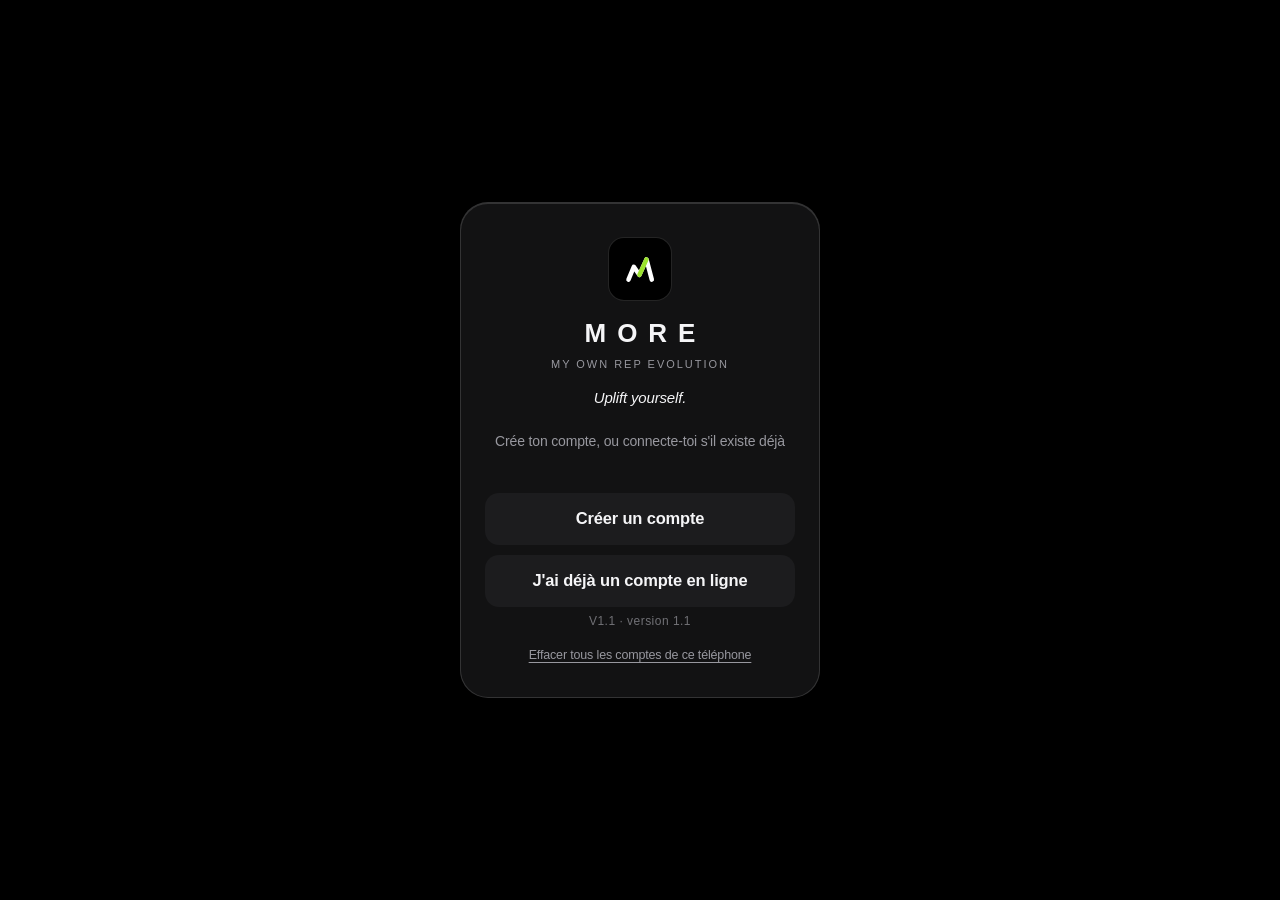
==== app.html @ dcaa92bb "feat: page de présentation avec la vidéo, l'app passe dans app.html feat(seance): programme prêt « S" ====
<!DOCTYPE html>
<html lang="fr" data-theme="dark">
<head>
<meta charset="utf-8">
<meta http-equiv="Content-Security-Policy" content="default-src 'self'; script-src 'self'; style-src 'self' 'unsafe-inline'; img-src 'self' data:; connect-src 'self' https://*.supabase.co; manifest-src 'self'; base-uri 'none'; form-action 'none'; object-src 'none'">
<meta name="referrer" content="no-referrer">
<meta name="viewport" content="width=device-width, initial-scale=1, viewport-fit=cover">
<meta name="theme-color" content="#000000">
<meta name="apple-mobile-web-app-capable" content="yes">
<meta name="mobile-web-app-capable" content="yes">
<meta name="apple-mobile-web-app-status-bar-style" content="black-translucent">
<meta name="apple-mobile-web-app-title" content="MORE">
<meta name="robots" content="noindex, nofollow">
<title>MORE</title>
<link rel="manifest" href="manifest.webmanifest">
<link rel="apple-touch-icon" href="assets/icon-180.png">
<link rel="icon" type="image/png" href="assets/favicon-32.png">
<script src="js/theme-boot.js?v=ba1374a3c2"></script>
<link rel="stylesheet" href="css/style.css?v=bc018c60d7">
</head>
<body>
<div class="splash" id="splash" aria-hidden="true"><div class="splash-tile"><svg class="mark draw-in" viewBox="0 0 256 256" aria-hidden="true"><path class="mk-m" d="M46 204 L84 112 L124 170 L174 60 L212 204" pathLength="1"/><path class="mk-g" d="M124 170 L174 60" pathLength="1"/></svg></div><div class="splash-word">MORE<small>Uplift yourself.</small></div></div>
<div class="bg" aria-hidden="true"><div class="blob b1"></div><div class="blob b2"></div><div class="blob b3"></div><div class="blob b4"></div></div>

<main class="app">
  <header class="top">
    <div>
      <div class="brand"><svg class="mark" viewBox="0 0 256 256" aria-hidden="true"><path class="mk-m" d="M46 204 L84 112 L124 170 L174 60 L212 204" pathLength="1"/><path class="mk-g" d="M124 170 L174 60" pathLength="1"/></svg><span>MORE</span><em>My Own Rep Evolution</em></div>
      <h1 id="title">Ta progression</h1>
      <div class="eyebrow" id="today" style="margin-top:4px"></div>
    </div>
    <div class="row">
      <button class="icon-btn" id="lockBtn" type="button" aria-label="Verrouiller">
        <svg viewBox="0 0 24 24" fill="none" stroke="currentColor" stroke-width="2" stroke-linecap="round"><rect x="5" y="11" width="14" height="10" rx="3"/><path d="M8 11V8a4 4 0 0 1 8 0v3"/></svg>
      </button>
      <button class="icon-btn" id="settingsBtn" type="button" aria-label="Réglages">
        <svg viewBox="0 0 24 24" fill="none" stroke="currentColor" stroke-width="2" stroke-linecap="round" stroke-linejoin="round"><path d="M4 6h10M18 6h2M4 12h4M12 12h8M4 18h12M20 18h0"/><circle cx="16" cy="6" r="2"/><circle cx="10" cy="12" r="2"/><circle cx="18" cy="18" r="2"/></svg>
      </button>
    </div>
  </header>

  <!-- PROGRÈS -->
  <section data-view="progress" class="stack">
    <div class="tiles">
      <div class="glass tile"><div class="v" id="tSessions">0</div><div class="l">séances</div></div>
      <div class="glass tile"><div class="v" id="tPR">0</div><div class="l">records ce mois</div></div>
      <div class="glass tile"><div class="v" id="tGain">0 %</div><div class="l">progression moy.</div></div>
    </div>
    <div class="glass card">
      <div class="section-head" style="padding:0;align-items:center"><h2>Mon corps</h2><button type="button" class="linkbtn" id="bodyBtn">Mettre à jour</button></div>
      <div class="body-grid" id="bodyStats"></div>
      <p class="metric-note" id="bodyNote" style="margin:0"></p>
    </div>
    <div class="section-head"><h2>Exercices</h2><span>Touche pour voir la courbe</span></div>
    <div class="filters" id="filters" role="group" aria-label="Filtrer par groupe musculaire"></div>
    <div class="list" id="machineList"></div>
  </section>

  <!-- SÉANCE (programmes) -->
  <section data-view="workout" class="stack" hidden>
    <div id="activeWrap" class="stack"></div>
    <div id="routineWrap" class="stack"></div>
    <button type="button" class="btn ghost" id="newRoutineBtn">Créer un programme</button>
  </section>

  <!-- AJOUTER -->
  <section data-view="add" hidden>
    <form class="glass card" id="addForm" novalidate>
      <div class="ff" style="order:1"><span class="lbl">Type d'exercice</span><div class="types" id="typePick" role="radiogroup" aria-label="Type d'exercice"></div></div>
      <div class="field ff" style="order:2">
        <label for="fDate">Date de la séance</label>
        <input class="input" type="date" id="fDate">
      </div>
      <div class="field ff" style="order:3">
        <label for="fMachine">Exercice</label>
        <input class="input" id="fMachine" list="machinesDL" placeholder="ex. Leg press, Curl, Gainage" autocomplete="off" autocapitalize="sentences">
        <datalist id="machinesDL"></datalist>
        <div class="chips" id="recentChips"></div>
        <div class="hint" id="lastHint"></div>
        <div id="groupPick" hidden style="margin-top:6px">
          <span class="lbl">Groupe musculaire</span>
          <div class="chips" id="groupChips" style="margin-top:8px"></div>
          <p class="hint" id="groupHint" style="margin:8px 0 0"></p>
        </div>
      </div>
      <div class="field ff" id="weightWrap" style="order:4">
        <label for="fWeight" id="fWeightLbl">Poids (kg)</label>
        <div class="stepper">
          <button type="button" class="step" data-w="-2.5" aria-label="Moins 2,5 kg">−</button>
          <input class="input" id="fWeight" type="number" inputmode="decimal" step="0.5" min="0" value="40">
          <button type="button" class="step" data-w="2.5" aria-label="Plus 2,5 kg">+</button>
        </div>
        <div id="suggestChip"></div>
      </div>
      <div class="field ff" id="repsWrap" style="order:5">
        <span class="lbl" id="repsLbl">Répétitions des 3 séries</span>
        <div class="reps" role="group" aria-labelledby="repsLbl">
          <div><input class="input" id="fR1" type="number" inputmode="numeric" min="0" value="12" aria-label="Série 1"><div class="cap">Série 1</div></div>
          <div><input class="input" id="fR2" type="number" inputmode="numeric" min="0" value="12" aria-label="Série 2"><div class="cap">Série 2</div></div>
          <div><input class="input" id="fR3" type="number" inputmode="numeric" min="0" value="12" aria-label="Série 3"><div class="cap">Série 3</div></div>
        </div>
        <div class="chips" id="repPresets">
          <button type="button" class="pick" data-r="8">3 × 8</button>
          <button type="button" class="pick" data-r="10">3 × 10</button>
          <button type="button" class="pick" data-r="12">3 × 12</button>
          <button type="button" class="pick" data-r="15">3 × 15</button>
        </div>
      </div>
      <div class="field ff" id="durWrap" style="order:6" hidden>
        <span class="lbl" id="durLbl">Durée de l'exercice</span>
        <div class="two" role="group" aria-labelledby="durLbl">
          <div><input class="input" id="fDurMin" type="number" inputmode="numeric" min="0" placeholder="0" aria-label="Minutes"><div class="cap">min</div></div>
          <div><input class="input" id="fDurSec" type="number" inputmode="numeric" min="0" max="59" placeholder="45" aria-label="Secondes"><div class="cap">s</div></div>
        </div>
      </div>
      <div class="ff" id="cardioFields" style="order:7" hidden>
        <div class="three">
          <div class="field"><label for="fMin">Durée (min)</label><input class="input" id="fMin" type="number" inputmode="numeric" min="0" placeholder="30"></div>
          <div class="field"><label for="fKm">Distance (km)</label><input class="input" id="fKm" type="number" inputmode="decimal" step="0.1" min="0" placeholder="4,5"></div>
          <div class="field"><label for="fInc">Pente (%)</label><input class="input" id="fInc" type="number" inputmode="decimal" step="0.5" min="0" placeholder="0"></div>
        </div>
        <p class="metric-note" style="margin:10px 4px 0">Vitesse moyenne : <span class="speed" id="fSpeed">–</span></p>
      </div>
      <p class="err ff" id="formErr" role="alert" style="order:9"></p>
      <button class="btn ff" type="submit" style="order:10">Enregistrer</button>
    </form>
  </section>

  <!-- RECORDS -->
  <section data-view="records" class="stack" hidden>
    <p class="muted small" style="margin:0 4px">Ton meilleur résultat sur chaque exercice. Un badge PR apparaît dès que tu en bats un.</p>
    <div id="recordList" class="stack"></div>
  </section>

  <!-- HISTORIQUE -->
  <section data-view="history" class="stack" hidden>
    <div class="glass card">
      <div class="seg" id="chartSeg" role="tablist" aria-label="Choisir le graphique">
        <button type="button" data-c="volume" aria-pressed="true">Volume</button>
        <button type="button" data-c="weight" aria-pressed="false">Poids levé</button>
        <button type="button" data-c="reps" aria-pressed="false">Reps / poids</button>
      </div>
      <div class="section-head" style="padding:0;margin-top:6px"><h2 id="chartTitle">Volume par séance</h2><span id="volAvg"></span></div>
      <div id="chartMachineWrap" style="margin-top:10px" hidden><label for="chartMachine" class="lbl" style="display:block;margin-bottom:6px">Exercice</label><select class="input" id="chartMachine"></select></div>
      <div class="chart-wrap" style="margin-top:12px"><svg class="chart" id="volChart" viewBox="0 0 340 210" role="img" aria-label="Graphique de l'historique"></svg></div>
      <p class="metric-note" id="chartNote" style="margin:10px 4px 0"></p>
    </div>
    <div class="glass card">
      <div class="section-head" style="padding:0;align-items:center">
        <button type="button" class="linkbtn cal-nav" id="calPrev" aria-label="Mois précédent">‹</button>
        <h2 class="cal-title" id="calTitle" aria-live="polite"></h2>
        <button type="button" class="linkbtn cal-nav" id="calNext" aria-label="Mois suivant">›</button>
      </div>
      <div class="cal-grid cal-wd" aria-hidden="true"><span>L</span><span>M</span><span>M</span><span>J</span><span>V</span><span>S</span><span>D</span></div>
      <div class="cal-grid" id="calGrid"></div>
      <p class="metric-note" id="calNote" style="margin:10px 4px 0"></p>
    </div>
    <div id="historyList" class="stack"></div>
  </section>
</main>

<nav class="tabs glass" aria-label="Navigation">
  <span class="tab-ind" id="tabInd" aria-hidden="true"></span>
  <button class="tab" type="button" data-tab="progress" aria-current="page">
    <svg viewBox="0 0 24 24" fill="none" stroke="currentColor" stroke-width="2" stroke-linecap="round" stroke-linejoin="round"><path d="M3 17l5-5 4 3 8-8"/><path d="M15 7h5v5"/></svg>Progrès
  </button>
  <button class="tab" type="button" data-tab="workout">
    <svg viewBox="0 0 24 24" fill="none" stroke="currentColor" stroke-width="2" stroke-linecap="round" stroke-linejoin="round"><path d="M6.5 6.5v11M17.5 6.5v11M3.5 9v6M20.5 9v6M6.5 12h11"/></svg>Séance
  </button>
  <button class="tab plus" type="button" data-tab="add" aria-label="Ajouter une série">
    <svg viewBox="0 0 24 24" fill="none" stroke="currentColor" stroke-width="2.6" stroke-linecap="round"><path d="M12 5v14M5 12h14"/></svg>
  </button>
  <button class="tab" type="button" data-tab="records">
    <svg viewBox="0 0 24 24" fill="none" stroke="currentColor" stroke-width="2" stroke-linecap="round" stroke-linejoin="round"><path d="M8 21h8M12 17v4M7 4h10v5a5 5 0 0 1-10 0z"/><path d="M17 5h3v2a3 3 0 0 1-3 3M7 5H4v2a3 3 0 0 0 3 3"/></svg>Records
  </button>
  <button class="tab" type="button" data-tab="history">
    <svg viewBox="0 0 24 24" fill="none" stroke="currentColor" stroke-width="2" stroke-linecap="round" stroke-linejoin="round"><rect x="4" y="5" width="16" height="16" rx="3"/><path d="M4 10h16M9 3v4M15 3v4"/></svg>Historique
  </button>
</nav>

<!-- Minuteur de repos -->
<div class="timer glass" id="timer" hidden role="timer" aria-live="off">
  <svg class="ring" viewBox="0 0 36 36" aria-hidden="true"><circle cx="18" cy="18" r="15" fill="none" stroke="rgba(var(--w),.15)" stroke-width="4"/><circle id="ringArc" cx="18" cy="18" r="15" fill="none" stroke="var(--accent-hi)" stroke-width="4" stroke-linecap="round" pathLength="100" stroke-dasharray="100" stroke-dashoffset="0" transform="rotate(-90 18 18)"/></svg>
  <div><div class="lbl muted" id="timerLbl">Repos</div><b id="timerTxt">1:30</b></div>
  <button type="button" id="timerPlus">+15 s</button>
  <button type="button" id="timerStop" aria-label="Arrêter le minuteur">✕</button>
</div>

<!-- Fiche machine -->
<div class="overlay" id="machineOverlay" hidden>
  <div class="sheet glass" role="dialog" aria-modal="true" aria-labelledby="mTitle">
    <div class="grab"></div>
    <div class="sheet-head">
      <div style="min-width:0"><div class="eyebrow" id="mSub"></div><h1 id="mTitle"></h1></div>
      <button class="icon-btn" type="button" data-close aria-label="Fermer"><svg viewBox="0 0 24 24" fill="none" stroke="currentColor" stroke-width="2.2" stroke-linecap="round"><path d="M6 6l12 12M18 6L6 18"/></svg></button>
    </div>
    <div id="mSuggest"></div>
    <div class="stats" id="mStats"></div>
    <div class="seg" id="metricSeg"></div>
    <div class="chart-wrap"><svg class="chart" id="mChart" viewBox="0 0 340 210" role="img" aria-label="Courbe d'évolution"></svg></div>
    <p class="metric-note" id="metricNote"></p>
    <details id="explainBox" style="margin:-6px 4px 16px"><summary>C'est quoi, ces courbes ?</summary>
      <div class="explain">
        <div><b>Charge</b>Le poids que tu soulèves. Le plus simple à suivre.</div>
        <div><b>Volume</b>Tout le poids déplacé pendant la séance : poids × total des répétitions. Exemple : 40 kg en 3 × 12 = 40 × 36 = 1 440 kg. Il monte si tu ajoutes du poids <em>ou</em> des répétitions.</div>
        <div><b>1RM estimé</b>Le poids maximum que tu pourrais soulever une seule fois, calculé à partir de tes séries, sans avoir à le tester.</div>
      </div>
    </details>
    <button class="btn" id="mAdd" type="button">Ajouter une série sur cet exercice</button>
    <div class="row" style="margin-top:10px">
      <button class="btn ghost sm" id="mRenameBtn" type="button">Modifier l'exercice</button>
    </div>
    <div id="mRename" class="glass card" style="margin-top:10px" hidden>
      <div class="field"><label for="mGroup">Groupe musculaire</label><select class="input" id="mGroup"></select></div>
      <div class="field"><label for="mNewName">Nom</label><input class="input" id="mNewName" list="machinesDL" autocomplete="off"></div>
      <p class="metric-note" style="margin:8px 2px 0">Si tu donnes le nom d'un autre exercice, les deux seront fusionnés.</p>
      <p class="err" id="mRenameErr"></p>
      <button class="btn sm" id="mRenameOk" type="button">Valider le nom</button>
    </div>
    <div style="margin-top:18px"><h2 style="margin-bottom:6px">Toutes les séances</h2><div id="mEntries"></div></div>
  </div>
</div>

<!-- Programme (édition) -->
<div class="overlay" id="routineOverlay" hidden>
  <div class="sheet glass" role="dialog" aria-modal="true" aria-labelledby="rTitle">
    <div class="grab"></div>
    <div class="sheet-head">
      <h1 id="rTitle">Programme</h1>
      <button class="icon-btn" type="button" data-close aria-label="Fermer"><svg viewBox="0 0 24 24" fill="none" stroke="currentColor" stroke-width="2.2" stroke-linecap="round"><path d="M6 6l12 12M18 6L6 18"/></svg></button>
    </div>
    <div class="stack">
      <div class="field"><label for="rName">Nom du programme</label><input class="input" id="rName" maxlength="30" placeholder="ex. Haut du corps"></div>
      <p class="muted small" id="rWarmNote" style="margin:0">Le tapis d'échauffement est ajouté automatiquement en premier (réglable dans les Réglages).</p>
      <div class="field"><span class="lbl">Exercices (dans l'ordre où tu les touches)</span><div class="chips" id="rPicks"></div></div>
      <div class="field"><label for="rNew">Ajouter un exercice</label>
        <div class="row"><input class="input" id="rNew" list="machinesDL" placeholder="Nom de l'exercice"><button type="button" class="btn ghost sm" id="rNewBtn" style="width:auto;padding:0 18px">Ajouter</button></div>
      </div>
      <p class="err" id="rErr"></p>
      <button class="btn" type="button" id="rSave">Enregistrer le programme</button>
      <button class="btn danger" type="button" id="rDelete">Supprimer ce programme</button>
    </div>
  </div>
</div>

<!-- Mon corps -->
<div class="overlay" id="bodyOverlay" hidden>
  <div class="sheet glass" role="dialog" aria-modal="true" aria-labelledby="bTitle">
    <div class="grab"></div>
    <div class="sheet-head">
      <h1 id="bTitle">Mon corps</h1>
      <button class="icon-btn" type="button" data-close aria-label="Fermer"><svg viewBox="0 0 24 24" fill="none" stroke="currentColor" stroke-width="2.2" stroke-linecap="round"><path d="M6 6l12 12M18 6L6 18"/></svg></button>
    </div>
    <form class="glass card" id="bodyForm" novalidate>
      <div class="field"><label for="bHeight">Taille (cm)</label><input class="input" id="bHeight" type="number" inputmode="numeric" min="100" max="250" placeholder="ex. 178"></div>
      <div class="field two">
        <div class="field"><label for="bWeight">Poids (kg)</label><input class="input" id="bWeight" type="number" inputmode="decimal" step="0.1" min="30" max="300" placeholder="ex. 74,5"></div>
        <div class="field"><label for="bDate">Pesé le</label><input class="input" type="date" id="bDate"></div>
      </div>
      <p class="err" id="bodyErr" role="alert"></p>
      <button class="btn" type="submit">Enregistrer</button>
    </form>
    <div id="bodyHist" style="margin-top:18px"></div>
  </div>
</div>

<!-- Réglages -->
<div class="overlay" id="settingsOverlay" hidden>
  <div class="sheet glass" role="dialog" aria-modal="true" aria-labelledby="sTitle">
    <div class="grab"></div>
    <div class="sheet-head set-head">
      <button class="set-back" id="setBack" type="button" hidden><svg viewBox="0 0 24 24" fill="none" stroke="currentColor" stroke-width="2.4" stroke-linecap="round" stroke-linejoin="round"><path d="M15 5l-7 7 7 7"/></svg>Réglages</button>
      <h1 id="sTitle">Réglages</h1>
      <button class="icon-btn" type="button" data-close aria-label="Fermer"><svg viewBox="0 0 24 24" fill="none" stroke="currentColor" stroke-width="2.2" stroke-linecap="round"><path d="M6 6l12 12M18 6L6 18"/></svg></button>
    </div>

    <!-- Accueil des réglages -->
    <div class="set-page" data-sp="root">
      <button type="button" class="glass set-me" data-go="account">
        <span id="setAv"></span>
        <span class="who"><b id="setName"></b><small id="setMail">Compte, avatar, mot de passe</small></span>
        <svg class="chev" viewBox="0 0 24 24" fill="none" stroke="currentColor" stroke-width="2.2" stroke-linecap="round"><path d="M9 6l6 6-6 6"/></svg>
      </button>
      <div class="glass set-list">
        <button type="button" class="set-row" data-go="appearance"><span class="set-ic"><svg viewBox="0 0 24 24" fill="none" stroke="currentColor" stroke-width="2" stroke-linecap="round"><circle cx="12" cy="12" r="8"/><path d="M12 4a8 8 0 0 1 0 16z" fill="currentColor"/></svg></span><span class="set-lbl">Apparence</span><span class="set-val" id="pvTheme"></span><svg class="chev" viewBox="0 0 24 24" fill="none" stroke="currentColor" stroke-width="2.2" stroke-linecap="round"><path d="M9 6l6 6-6 6"/></svg></button>
        <button type="button" class="set-row" data-go="warmup"><span class="set-ic"><svg viewBox="0 0 24 24" fill="none" stroke="currentColor" stroke-width="2" stroke-linecap="round" stroke-linejoin="round"><circle cx="14" cy="4.5" r="1.8"/><path d="M8 21l3-6 3 2v5M6 12l3-3 4 1 2 3 3 1M11 15l-2-5"/></svg></span><span class="set-lbl">Échauffement</span><span class="set-val" id="pvWarm"></span><svg class="chev" viewBox="0 0 24 24" fill="none" stroke="currentColor" stroke-width="2.2" stroke-linecap="round"><path d="M9 6l6 6-6 6"/></svg></button>
        <button type="button" class="set-row" data-go="rest"><span class="set-ic"><svg viewBox="0 0 24 24" fill="none" stroke="currentColor" stroke-width="2" stroke-linecap="round"><circle cx="12" cy="13" r="8"/><path d="M12 9v4l2.5 2.5M9.5 2.5h5"/></svg></span><span class="set-lbl">Temps de repos</span><span class="set-val" id="pvRest"></span><svg class="chev" viewBox="0 0 24 24" fill="none" stroke="currentColor" stroke-width="2.2" stroke-linecap="round"><path d="M9 6l6 6-6 6"/></svg></button>
      </div>
      <div class="glass set-list">
        <button type="button" class="set-row" data-go="sync"><span class="set-ic"><svg viewBox="0 0 24 24" fill="none" stroke="currentColor" stroke-width="2" stroke-linecap="round" stroke-linejoin="round"><path d="M7 18h10a4 4 0 0 0 .5-7.97A6 6 0 0 0 6.1 9.6 4.2 4.2 0 0 0 7 18z"/></svg></span><span class="set-lbl">Synchronisation</span><span class="set-val" id="pvSync"></span><svg class="chev" viewBox="0 0 24 24" fill="none" stroke="currentColor" stroke-width="2.2" stroke-linecap="round"><path d="M9 6l6 6-6 6"/></svg></button>
        <button type="button" class="set-row" data-go="backup"><span class="set-ic"><svg viewBox="0 0 24 24" fill="none" stroke="currentColor" stroke-width="2" stroke-linecap="round" stroke-linejoin="round"><rect x="3.5" y="4" width="17" height="5" rx="1.5"/><path d="M5 9v9.5A1.5 1.5 0 0 0 6.5 20h11a1.5 1.5 0 0 0 1.5-1.5V9M10 13h4"/></svg></span><span class="set-lbl">Sauvegarde</span><span class="set-val">Copier, importer</span><svg class="chev" viewBox="0 0 24 24" fill="none" stroke="currentColor" stroke-width="2.2" stroke-linecap="round"><path d="M9 6l6 6-6 6"/></svg></button>
      </div>
      <div class="set-foot">
        <div class="set-foot-mark"><svg class="mark" viewBox="0 0 256 256" aria-hidden="true"><path class="mk-m" d="M46 204 L84 112 L124 170 L174 60 L212 204" pathLength="1"/><path class="mk-g" d="M124 170 L174 60" pathLength="1"/></svg></div>
        <b>MORE</b>
        <span>My Own Rep Evolution · V1.1 · version 1.1</span>
      </div>
    </div>

    <!-- Compte -->
    <div class="set-page" data-sp="account" hidden>
      <p class="set-note">Connecté en tant que <b id="accName"></b>. <span id="accMode"></span></p>
      <div class="glass card">
        <span class="lbl">Avatar</span>
        <div class="seg av-seg" id="avSeg" style="margin:10px 0 0"></div>
      </div>
      <div class="glass card">
        <h2 style="margin-bottom:12px">Mot de passe</h2>
        <div class="field"><label for="newPw">Nouveau mot de passe</label><input class="input" id="newPw" type="password" autocomplete="new-password"></div>
        <div class="field"><label for="newPw2">Confirme-le</label><input class="input" id="newPw2" type="password" autocomplete="new-password"></div>
        <p class="err" id="pwMsg"></p>
        <button class="btn ghost" id="savePw" type="button">Changer le mot de passe</button>
      </div>
      <div class="row">
        <button class="btn ghost" id="switchBtn" type="button">Changer de compte</button>
        <button class="btn danger" id="delAccBtn" type="button">Supprimer</button>
      </div>
    </div>

    <!-- Apparence -->
    <div class="set-page" data-sp="appearance" hidden>
      <p class="set-note">Choisis l'apparence de MORE. « Auto » suit le réglage de ton iPhone.</p>
      <div class="seg" id="themeSeg" style="margin:0">
        <button type="button" data-t="dark" aria-pressed="true">Sombre</button>
        <button type="button" data-t="light" aria-pressed="false">Clair</button>
        <button type="button" data-t="auto" aria-pressed="false">Auto</button>
      </div>
    </div>

    <!-- Échauffement -->
    <div class="set-page" data-sp="warmup" hidden>
      <p class="set-note">Chaque séance commence par le tapis de course, même s'il n'est pas dans le programme.</p>
      <div class="seg" id="warmSeg" style="margin:0">
        <button type="button" data-wu="1" aria-pressed="true">Tapis en premier</button>
        <button type="button" data-wu="0" aria-pressed="false">Non</button>
      </div>
    </div>

    <!-- Repos -->
    <div class="set-page" data-sp="rest" hidden>
      <p class="set-note">Le minuteur démarre tout seul après chaque série enregistrée.</p>
      <div class="seg" id="restSeg" style="margin:0">
        <button type="button" data-s="0" aria-pressed="false">Off</button>
        <button type="button" data-s="60" aria-pressed="false">1 min</button>
        <button type="button" data-s="90" aria-pressed="true">1 min 30</button>
        <button type="button" data-s="120" aria-pressed="false">2 min</button>
      </div>
    </div>

    <!-- Synchronisation -->
    <div class="set-page" data-sp="sync" hidden>
      <p class="set-note" id="syncState">Sauvegarde tes séances sur un serveur Supabase (gratuit) pour les retrouver sur un autre téléphone.</p>
      <div id="syncForm" class="glass card stack">
        <div class="field"><label for="sbUrl">Adresse du projet Supabase</label><input class="input" id="sbUrl" placeholder="https://xxxx.supabase.co" autocomplete="off" autocapitalize="off"></div>
        <div class="field"><label for="sbKey">Clé publique (anon key)</label><input class="input" id="sbKey" placeholder="eyJhbGciOi…" autocomplete="off" autocapitalize="off"></div>
        <div class="field"><label for="sbEmail">E-mail</label><input class="input" id="sbEmail" type="email" autocomplete="email" autocapitalize="off"></div>
        <div class="field"><label for="sbPw">Mot de passe en ligne</label><input class="input" id="sbPw" type="password" autocomplete="current-password"></div>
        <div class="field"><label for="sbPhrase">Phrase secrète de chiffrement</label><input class="input" id="sbPhrase" type="password" autocomplete="off" autocapitalize="off" spellcheck="false" placeholder="ex. banane-tapis-orage-74">
          <p class="hint" style="margin:2px 0 0">12 caractères minimum. Elle chiffre tes données sur ce téléphone avant l'envoi : ni Supabase ni personne d'autre ne peut les lire. Note-la dans ton Trousseau : si tu l'oublies, la sauvegarde en ligne est perdue.</p></div>
        <div class="row">
          <button class="btn sm" id="sbLogin" type="button">Se connecter</button>
          <button class="btn ghost sm" id="sbSignup" type="button">Créer le compte</button>
        </div>
        <details id="sbSetup"><summary>Préparer Supabase (une seule fois)</summary>
          <div class="explain">
            <div>1. Crée un projet gratuit sur supabase.com.<br>2. Dans « SQL Editor », colle et lance ce code :</div>
          </div>
          <textarea class="input mono" id="sqlBox" readonly style="margin-top:8px">create table if not exists public.carnets (
  user_id uuid primary key references auth.users(id) on delete cascade,
  data jsonb not null,
  updated_at timestamptz not null default now(),
  constraint taille_max check (pg_column_size(data) < 2000000)
);
alter table public.carnets enable row level security;
revoke all on public.carnets from anon;
grant select, insert, update, delete on public.carnets to authenticated;
create policy "lire ses données" on public.carnets for select to authenticated using ((select auth.uid()) = user_id);
create policy "créer ses données" on public.carnets for insert to authenticated with check ((select auth.uid()) = user_id);
create policy "modifier ses données" on public.carnets for update to authenticated using ((select auth.uid()) = user_id) with check ((select auth.uid()) = user_id);
create policy "supprimer ses données" on public.carnets for delete to authenticated using ((select auth.uid()) = user_id);</textarea>
          <button class="btn ghost sm" id="sqlCopy" type="button" style="margin-top:8px">Copier le code</button>
          <div class="explain"><div>3. Dans « Project Settings → API », copie l'adresse du projet et la clé <b style="display:inline">anon public</b>.<br>4. Crée vos comptes, puis dans « Authentication → Sign In / Providers », désactive « Allow new users to sign up » pour que personne d'autre ne puisse s'inscrire.<br>5. Chacun choisit sa propre phrase secrète : vos données sont chiffrées séparément.</div></div>
        </details>
      </div>
      <div id="syncOn" class="stack" hidden>
        <div class="glass card e2e-badge"><span class="set-ic"><svg viewBox="0 0 24 24" fill="none" stroke="currentColor" stroke-width="2" stroke-linecap="round"><rect x="5" y="11" width="14" height="10" rx="3"/><path d="M8 11V8a4 4 0 0 1 8 0v3"/></svg></span><span><b>Chiffrement de bout en bout actif</b><br><span class="muted small">AES-GCM 256 bits · clé dérivée de ta phrase secrète, jamais envoyée.</span></span></div>
        <div class="row">
          <button class="btn sm" id="sbPush" type="button">Envoyer maintenant</button>
          <button class="btn ghost sm" id="sbPull" type="button">Récupérer</button>
        </div>
        <button class="btn ghost sm" id="sbLogout" type="button">Se déconnecter du serveur</button>
      </div>
      <p class="err" id="syncMsg"></p>
    </div>

    <!-- Sauvegarde -->
    <div class="set-page" data-sp="backup" hidden>
      <p class="set-note">Copie tes données pour les garder ailleurs (dans Notes par exemple), ou colle une sauvegarde pour les restaurer.</p>
      <div class="glass card">
        <textarea class="input mono" id="backup" aria-label="Données JSON"></textarea>
        <div class="row" style="margin-top:10px">
          <button class="btn ghost sm" id="copyBtn" type="button">Copier</button>
          <button class="btn ghost sm" id="importBtn" type="button">Importer</button>
        </div>
        <p class="err" id="backupMsg"></p>
      </div>
      <button class="btn danger" id="resetBtn" type="button">Charger les données d'exemple</button>
    </div>
  </div>
</div>

<!-- Verrou / comptes -->
<div class="lock" id="lock">
  <div class="lock-card glass" id="lockCard">
    <div class="lock-logo"><svg class="mark" viewBox="0 0 256 256" aria-hidden="true"><path class="mk-m" d="M46 204 L84 112 L124 170 L174 60 L212 204" pathLength="1"/><path class="mk-g" d="M124 170 L174 60" pathLength="1"/></svg></div>
    <h1 class="wordmark">MORE</h1>
    <div class="acro">My Own Rep Evolution</div>
    <div class="slogan">Uplift yourself.</div>
    <p id="lockSub">Choisis ton compte</p>
    <div id="lockLogin">
      <div class="acc-list" id="accList"></div>
      <form id="loginForm" novalidate hidden>
        <div class="field"><label for="loginPw">Mot de passe</label><input class="input" id="loginPw" type="password" autocomplete="current-password"></div>
        <p class="err" id="loginErr" role="alert"></p>
        <button class="btn" type="submit" id="loginBtn">Déverrouiller</button>
      </form>
      <button type="button" class="btn ghost" id="newAccBtn" style="margin-top:12px">Créer un compte</button>
      <button type="button" class="btn ghost" id="restoreAccBtn" style="margin-top:10px">J'ai déjà un compte en ligne</button>
    </div>
    <form id="restoreForm" novalidate hidden>
      <p class="set-note" style="margin:0 0 16px;text-align:center">Retrouve ton compte et tes séances sur ce téléphone.</p>
      <div class="field" id="rUrlF"><label for="rUrl">Adresse du projet Supabase</label><input class="input" id="rUrl" placeholder="https://xxxx.supabase.co" autocomplete="off" autocapitalize="off"></div>
      <div class="field" id="rKeyF"><label for="rKey">Clé publique (anon key)</label><input class="input" id="rKey" autocomplete="off" autocapitalize="off"></div>
      <div class="field"><label for="rEmail">E-mail</label><input class="input" id="rEmail" type="email" autocomplete="username" autocapitalize="off" spellcheck="false"></div>
      <div class="field"><label for="rPw">Mot de passe</label><input class="input" id="rPw" type="password" autocomplete="current-password"></div>
      <div class="field"><label for="rPhrase">Phrase secrète</label><input class="input" id="rPhrase" type="password" autocomplete="off" autocapitalize="off" spellcheck="false"></div>
      <p class="hint" style="margin:10px 0 0">Ce mot de passe servira aussi à déverrouiller MORE sur ce téléphone.</p>
      <p class="err" id="restoreErr" role="alert"></p>
      <button class="btn" type="submit" id="restoreBtn">Se connecter</button>
      <button type="button" class="btn ghost" id="cancelRestore" style="margin-top:10px">Annuler</button>
    </form>
    <form id="createForm" novalidate hidden>
      <div class="field"><label for="cName">E-mail ou pseudo</label><input class="input" id="cName" maxlength="60" autocomplete="email" inputmode="email" autocapitalize="off" spellcheck="false" placeholder="ex. thomas@icloud.com"></div>
      <div class="field"><label for="cPw">Mot de passe (8 caractères minimum)</label><input class="input" id="cPw" type="password" autocomplete="new-password"></div>
      <div class="field"><label for="cPw2">Confirme le mot de passe</label><input class="input" id="cPw2" type="password" autocomplete="new-password"></div>
      <label class="check-row" id="cSeedWrap" hidden><input type="checkbox" id="cSeed"> Ajouter mes séances de départ (octobre–novembre)</label>
      <p class="err" id="createErr" role="alert"></p>
      <button class="btn" type="submit" id="createBtn">Créer le compte</button>
      <button type="button" class="btn ghost" id="cancelCreate" style="margin-top:10px">Annuler</button>
    </form>
    <div class="demo" id="demoHint">Compte de démonstration : « Moi », mot de passe 1234</div>
    <div class="demo ver">V1.1 · version 1.1</div>
    <button type="button" class="btn ghost sm" id="resetApp" style="margin-top:14px;color:var(--muted)">Effacer tous les comptes de ce téléphone</button>
  </div>
</div>

<div class="toast glass" id="toast" hidden role="status"></div>
<script src="js/config.js?v=0c344f4310"></script>
<script src="js/core.js?v=ec296db756"></script>
<script src="js/data.js?v=261a7bd77e"></script>
<script src="js/crypto.js?v=fa384900d3"></script>
<script src="js/domain.js?v=434e9d2173"></script>
<script src="js/charts.js?v=dcf175171f"></script>
<script src="js/views.js?v=765a55e3ef"></script>
<script src="js/form.js?v=477cc488fe"></script>
<script src="js/exercise.js?v=576ed1fb5f"></script>
<script src="js/workout.js?v=ee1e568e97"></script>
<script src="js/sync.js?v=e63d03939a"></script>
<script src="js/settings.js?v=7510d24f6b"></script>
<script src="js/app.js?v=fc8855dc25"></script>
</body>
</html>
---- css/style.css ----
/* MORE — direction : noir profond, blanc pur, typographie système (Apple), un seul accent vert.
   Le verre liquide est réservé aux éléments flottants (barre d'onglets, feuilles, minuteur, boutons ronds). */
:root{
  --ink:#000000;
  --surface:#0d0d0e;
  --surface-2:#1c1c1e;
  --surface-3:#2c2c2e;
  --line:rgba(255,255,255,.08);
  --line-2:rgba(255,255,255,.14);
  --text:#f5f5f7;
  --muted:#98989f;
  --accent:#9be22d;
  --accent-hi:#9be22d;
  --good:#9be22d;
  --warn:#e8c547;
  --bad:#ff6b6b;
  --chart:#f5f5f7;
  --w:255,255,255;
  --hl:rgba(255,255,255,.14);
  --stroke:var(--line);
  --field:var(--surface-2);
  --veil:rgba(0,0,0,.72);
  --glass-bg:rgba(30,30,32,.62);
  --logo-g:#9be22d;
  --font:-apple-system,BlinkMacSystemFont,"SF Pro Text","Helvetica Neue",Helvetica,Arial,sans-serif;
  --font-display:-apple-system,BlinkMacSystemFont,"SF Pro Display","Helvetica Neue",Helvetica,Arial,sans-serif;
  --r:20px;
  --r-sm:12px;
  color-scheme:dark;
}
:root[data-theme="light"]{
  --ink:#f2f2f7;
  --surface:#ffffff;
  --surface-2:#e9e9ee;
  --surface-3:#ffffff;
  --line:rgba(0,0,0,.08);
  --line-2:rgba(0,0,0,.14);
  --text:#000000;
  --muted:#6e6e73;
  --accent:#4f8f00;
  --accent-hi:#4f8f00;
  --good:#3f7f00;
  --warn:#a87b00;
  --bad:#d70015;
  --chart:#000000;
  --w:0,0,0;
  --hl:rgba(255,255,255,.9);
  --veil:rgba(242,242,247,.8);
  --glass-bg:rgba(255,255,255,.7);
  --logo-g:#4f8f00;
  color-scheme:light;
}
*{box-sizing:border-box;-webkit-tap-highlight-color:transparent}
html,body{height:100%;margin:0}
body{background:var(--ink);color:var(--text);font-family:var(--font);font-size:16px;line-height:1.45;font-weight:400;-webkit-font-smoothing:antialiased;overflow-x:hidden;letter-spacing:-.01em}
button,input,textarea,select{font:inherit;color:inherit;letter-spacing:inherit}
button{cursor:pointer}
:focus-visible{outline:2px solid var(--text);outline-offset:3px}

/* fond : noir pur, un seul halo très discret en haut */
.bg{position:fixed;inset:0;z-index:0;pointer-events:none;background:radial-gradient(90% 45% at 15% -12%,rgba(155,226,45,.13),transparent 65%),radial-gradient(120% 60% at 60% -20%,rgba(var(--w),.05),transparent 60%)}
:root[data-theme="light"] .bg{background:radial-gradient(90% 40% at 15% -12%,rgba(111,174,0,.10),transparent 65%)}
.blob{display:none}

/* surfaces de contenu : planes, nettes */
.glass{position:relative;background:var(--surface);border:1px solid var(--line);border-radius:var(--r)}
:root[data-theme="light"] .glass{border-color:transparent;box-shadow:0 1px 2px rgba(0,0,0,.04)}

/* verre liquide : uniquement pour ce qui flotte */
nav.tabs,.timer,.toast,.icon-btn,.sheet,.lock-card{
  background:var(--glass-bg);
  -webkit-backdrop-filter:blur(30px) saturate(180%);backdrop-filter:blur(30px) saturate(180%);
  border:1px solid var(--line-2);
  box-shadow:inset 0 1px 0 var(--hl),0 20px 50px -20px rgba(0,0,0,.6)}

.app{position:relative;z-index:1;max-width:540px;margin:0 auto;
  padding:calc(env(safe-area-inset-top) + 22px) max(20px,env(safe-area-inset-right)) calc(env(safe-area-inset-bottom) + 120px) max(20px,env(safe-area-inset-left));
  display:flex;flex-direction:column;gap:32px}
header.top{display:flex;align-items:flex-start;justify-content:space-between;gap:12px}
.brand{display:flex;align-items:center;gap:8px;margin-bottom:14px}
.brand .mark{width:18px;height:18px}
.brand span{font-family:var(--font-display);font-size:12px;font-weight:600;letter-spacing:.32em}
.brand em{display:none}
h1{font-family:var(--font-display);font-weight:700;font-size:34px;line-height:1.08;margin:0;letter-spacing:-.025em;text-wrap:balance}
h2{font-family:var(--font-display);font-weight:600;font-size:17px;margin:0;letter-spacing:-.015em}
.eyebrow{font-size:14px;color:var(--muted);font-weight:400}
.eyebrow.with-av{display:flex;align-items:center;gap:8px}
.eyebrow::first-letter,.entry .d::first-letter,.day-head b::first-letter,.cal-title::first-letter{text-transform:uppercase}
.icon-btn{width:40px;height:40px;flex:none;border-radius:50%;display:grid;place-items:center;color:var(--text)}
.icon-btn svg{width:19px;height:19px}
.row{display:flex;gap:10px}
.row > .btn{flex:1}
.stack{display:flex;flex-direction:column;gap:16px}
.stack[hidden],.card[hidden]{display:none}
.muted{color:var(--muted)}
.small{font-size:13px}

/* chiffres clés */
.tiles{display:grid;grid-template-columns:repeat(3,1fr);gap:10px}
.tile{padding:16px 16px 14px}
.tile .v{white-space:nowrap;font-family:var(--font-display);font-size:26px;font-weight:600;font-variant-numeric:tabular-nums;line-height:1.05;letter-spacing:-.03em}
.tile .l{font-size:12px;color:var(--muted);margin-top:6px;line-height:1.3}
.section-head{display:flex;justify-content:space-between;align-items:baseline;gap:10px;padding:0 2px}
.section-head span{font-size:13px;color:var(--muted)}

/* listes de machines (sections façon réglages iOS) */
.list{display:flex;flex-direction:column;gap:28px}
.group{display:flex;flex-direction:column;gap:8px}
.group-head{display:flex;align-items:baseline;justify-content:space-between;gap:10px;padding:0 4px 4px}
.group-head h2{display:flex;align-items:center;gap:8px;font-size:12px;font-weight:600;letter-spacing:.12em;text-transform:uppercase;color:var(--muted)}
.group-head h2::before{content:"";width:7px;height:7px;border-radius:50%;background:rgb(var(--c))}
.group-head span{font-size:12px;color:var(--muted)}
.g-up{--c:155,226,45}
.g-flat{--c:232,197,71}
.g-old{--c:255,107,107}
.mcard{display:grid;grid-template-columns:1fr auto;gap:6px 14px;align-items:center;padding:16px 18px;width:100%;text-align:left;transition:background .15s}
.mcard:active{background:var(--surface-2)}
.mcard .name{font-weight:600;font-size:16.5px;overflow-wrap:anywhere;line-height:1.3}
.mcard .gdot{display:inline-block;width:7px;height:7px;border-radius:50%;background:var(--gc,#777);margin-right:9px;vertical-align:middle;position:relative;top:-1px}
.mcard .meta{grid-column:1 / -1;font-size:13px;color:var(--muted);display:flex;gap:8px;align-items:center;flex-wrap:wrap}
.mcard .right{grid-row:1;grid-column:2;display:flex;align-items:center;gap:14px}
.mcard .w{font-family:var(--font-display);font-weight:600;font-size:22px;font-variant-numeric:tabular-nums;text-align:right;min-width:60px;letter-spacing:-.03em}
.mcard .w small{font-family:var(--font);font-size:12px;color:var(--muted);font-weight:500;margin-left:2px;letter-spacing:0}
.spark{width:72px;height:30px;display:block}
.chip{display:inline-flex;align-items:center;gap:4px;font-size:12px;font-weight:600;padding:2px 8px;border-radius:6px;background:var(--surface-2);color:var(--muted);font-variant-numeric:tabular-nums}
.chip.up{color:var(--good)}
.chip.down{color:var(--bad)}
.chip.pr{background:var(--text);color:var(--ink);letter-spacing:.06em;font-size:10.5px;font-weight:700}
.tag{display:none}

/* filtres et puces */
.filters{display:flex;gap:8px;overflow-x:auto;padding:0 2px 2px;scrollbar-width:none}
.filters::-webkit-scrollbar{display:none}
.pick{flex:none;padding:7px 14px;border-radius:999px;border:1px solid var(--line-2);background:transparent;font-size:14px;font-weight:500;display:inline-flex;align-items:center;gap:7px;color:var(--text)}
.pick i{display:none}
.pick[aria-pressed=true]{background:var(--text);color:var(--ink);border-color:var(--text)}
.chips{display:flex;gap:8px;flex-wrap:wrap}

/* formulaires */
.card{padding:20px}
.field{display:flex;flex-direction:column;gap:8px}
.field + .field{margin-top:20px}
label,.lbl{font-size:13px;font-weight:500;color:var(--muted)}
.input{width:100%;min-height:50px;padding:12px 14px;border-radius:var(--r-sm);border:1px solid transparent;background:var(--field);font-size:17px;font-weight:500;outline:none;transition:border-color .15s}
.input:focus{border-color:var(--line-2)}
:root[data-theme="light"] .input{background:#f2f2f7}
input[type=date].input{color-scheme:inherit}
textarea.input{min-height:90px;font-size:15px;resize:vertical;line-height:1.45}
textarea.mono{font-size:12px;font-family:ui-monospace,Menlo,monospace;font-weight:400;min-height:110px}
select.input{appearance:none;-webkit-appearance:none;background-image:linear-gradient(45deg,transparent 50%,currentColor 50%),linear-gradient(135deg,currentColor 50%,transparent 50%);background-position:calc(100% - 20px) 52%,calc(100% - 15px) 52%;background-size:5px 5px;background-repeat:no-repeat;padding-right:40px}
.hint{font-size:13px;color:var(--muted);min-height:1.2em}
.stepper{display:grid;grid-template-columns:50px 1fr 50px;gap:8px;align-items:center}
.stepper .input{text-align:center;font-family:var(--font-display);font-size:26px;font-weight:600;font-variant-numeric:tabular-nums}
.step{height:50px;border-radius:var(--r-sm);border:0;background:var(--surface-2);font-size:22px;font-weight:400}
:root[data-theme="light"] .step{background:#f2f2f7}
.step:active{background:var(--surface-3)}
.reps{display:grid;grid-template-columns:repeat(3,1fr);gap:8px}
.reps .input{text-align:center;font-family:var(--font-display);font-size:22px;font-weight:600;padding:10px 6px}
.cap{font-size:11px;color:var(--muted);text-align:center;margin-top:6px}
.btn{width:100%;min-height:52px;border-radius:14px;border:0;font-weight:600;font-size:16.5px;background:var(--text);color:var(--ink);transition:opacity .12s,transform .12s}
.btn:active{opacity:.8;transform:scale(.99)}
.btn:disabled{opacity:.45}
.btn.ghost{background:var(--surface-2);color:var(--text)}
:root[data-theme="light"] .btn.ghost{background:#e9e9ee}
.btn.danger{background:transparent;color:var(--bad);border:1px solid var(--line-2)}
.btn.sm{min-height:44px;font-size:15px;border-radius:12px}
.err{color:var(--bad);font-size:14px;font-weight:500;min-height:1.2em;margin:10px 0 0}
.ok{color:var(--good)}
.linkbtn{padding:6px 14px;border-radius:999px;border:1px solid var(--line-2);background:transparent;font-size:13px;font-weight:500;color:var(--text)}
.two{display:grid;grid-template-columns:1fr 1fr;gap:10px}
.two .field + .field,.three .field + .field{margin-top:0}
.three{display:grid;grid-template-columns:repeat(3,1fr);gap:10px}
.seg{display:grid;grid-auto-flow:column;grid-auto-columns:1fr;padding:3px;border-radius:11px;background:var(--surface-2);margin-bottom:12px}
:root[data-theme="light"] .seg{background:#e9e9ee}
.seg button{border:0;background:transparent;padding:8px 4px;border-radius:9px;font-size:13.5px;font-weight:500;color:var(--text);opacity:.75}
.seg button[aria-pressed=true]{background:var(--surface-3);opacity:1;font-weight:600;box-shadow:0 2px 8px rgba(0,0,0,.25)}
:root[data-theme="light"] .seg button[aria-pressed=true]{background:#fff;box-shadow:0 1px 4px rgba(0,0,0,.12)}
.speed{font-family:var(--font-display);font-size:15px;color:var(--text);font-weight:600}

/* historique */
.day{padding:18px 20px}
.day-head{display:flex;justify-content:space-between;align-items:baseline;margin-bottom:6px;gap:8px}
.day-head b{font-family:var(--font-display);font-weight:600;font-size:16px;display:inline-block}
.day-head span{font-size:12px;color:var(--muted)}
.line{display:grid;grid-template-columns:1fr auto auto;gap:14px;padding:11px 0;border-top:1px solid var(--line);font-size:15px;align-items:baseline}
.line:first-of-type{border-top:0}
.line .kg{font-weight:600;font-variant-numeric:tabular-nums}
.line .rp{color:var(--muted);font-size:13px;font-variant-numeric:tabular-nums;min-width:74px;text-align:right}
.note{margin-top:10px;padding:12px 14px;border-radius:var(--r-sm);background:var(--surface-2);font-size:14px;color:var(--muted);white-space:pre-wrap}
.note-btn{margin-top:8px;border:0;background:transparent;color:var(--muted);font-weight:500;font-size:13px;padding:4px 0;text-decoration:underline;text-underline-offset:3px}

/* barre d'onglets */
nav.tabs{position:fixed;z-index:5;left:50%;transform:translateX(-50%);bottom:calc(env(safe-area-inset-bottom) + 14px);
  display:flex;align-items:center;gap:0;padding:6px;border-radius:999px;width:max-content;max-width:calc(100% - 24px)}
.tab{display:flex;flex-direction:column;align-items:center;gap:3px;min-width:62px;padding:7px 8px;border-radius:999px;border:0;background:transparent;font-size:10.5px;font-weight:500;color:var(--muted)}
.tab svg{width:21px;height:21px}
.tab[aria-current=page]{color:var(--accent)}
.tab.plus{min-width:0;width:52px;height:52px;padding:0;justify-content:center;border-radius:50%;margin:0 4px;background:var(--accent);color:#000;box-shadow:0 8px 24px -8px rgba(155,226,45,.55)}
:root[data-theme="light"] .tab.plus{color:#fff}
.tab.plus svg{width:24px;height:24px}

/* feuilles */
.overlay{position:fixed;inset:0;z-index:20;background:rgba(0,0,0,.5);display:flex;align-items:flex-end;justify-content:center}
.overlay[hidden]{display:none}
.sheet{width:100%;max-width:560px;max-height:92%;overflow-y:auto;border-radius:28px 28px 0 0;border-bottom:0;padding:10px 20px calc(env(safe-area-inset-bottom) + 28px);background:rgba(18,18,20,.92);animation:up .3s cubic-bezier(.2,.9,.3,1)}
:root[data-theme="light"] .sheet{background:rgba(248,248,250,.94)}
.sheet .glass{background:var(--surface-2);border-color:transparent}
:root[data-theme="light"] .sheet .glass{background:#fff}
@keyframes up{from{transform:translateY(40px);opacity:.4}to{transform:none;opacity:1}}
.grab{width:36px;height:5px;border-radius:9px;background:var(--line-2);margin:4px auto 16px}
.sheet-head{display:flex;justify-content:space-between;align-items:flex-start;gap:12px;margin-bottom:18px}
.sheet-head h1{font-size:28px}
.stats{display:grid;grid-template-columns:repeat(4,1fr);gap:8px;margin-bottom:18px}
.stat{padding:12px 12px 10px;border-radius:var(--r-sm);background:var(--surface-2)}
:root[data-theme="light"] .stat{background:#fff}
.stat .v{font-family:var(--font-display);font-weight:600;font-size:18px;font-variant-numeric:tabular-nums;letter-spacing:-.02em}
.stat .l{font-size:11px;color:var(--muted);margin-top:2px}
.body-grid{display:grid;grid-template-columns:repeat(3,1fr);gap:8px;margin:14px 0 10px}
.imc{grid-column:1/-1;margin-top:4px}
.imc-bar{position:relative;display:flex;gap:3px;height:6px}
.imc-bar i{height:100%;border-radius:3px;opacity:.35}
.imc-bar b{position:absolute;top:50%;width:14px;height:14px;margin:-7px 0 0 -7px;border-radius:50%;background:var(--text);border:3px solid var(--ink);box-shadow:0 1px 4px rgba(0,0,0,.4)}
.imc-txt{display:flex;justify-content:space-between;margin-top:8px;font-size:12px;font-weight:500}
.imc-txt span:last-child{color:var(--muted);font-weight:400;font-variant-numeric:tabular-nums}
.chart-wrap{padding:12px 6px 6px;border-radius:var(--r-sm);background:transparent;border:1px solid var(--line)}
.chart{width:100%;height:auto;display:block}
.chart text{font-family:var(--font);font-size:11px;fill:var(--muted);font-weight:500}
.chart .val{fill:var(--text);font-weight:600;font-size:11.5px}
.chart .grid{stroke:var(--line)}
.chart .draw{stroke-dasharray:1;stroke-dashoffset:1;animation:draw 1s cubic-bezier(.4,.1,.2,1) forwards}
.chart .fade{opacity:0;animation:fade .6s .5s ease forwards}
.chart .bar{transform-box:fill-box;transform-origin:50% 100%;animation:grow .7s cubic-bezier(.2,.9,.3,1) both}
@keyframes draw{to{stroke-dashoffset:0}}
@keyframes fade{to{opacity:1}}
@keyframes grow{from{transform:scaleY(0)}to{transform:scaleY(1)}}
.metric-note{font-size:13px;line-height:1.45;color:var(--muted);margin:10px 4px 18px}
.entry{display:grid;grid-template-columns:1fr auto auto 36px;gap:12px;align-items:center;padding:12px 0;border-top:1px solid var(--line);font-size:15px}
.entry .d{display:inline-block}
.del{width:32px;height:32px;border-radius:50%;border:0;background:var(--surface-2);color:var(--muted);font-size:12px;font-weight:600}
.del.armed{color:#fff;background:var(--bad);width:auto;padding:0 12px;border-radius:999px}
.suggest{display:flex;align-items:center;gap:14px;padding:14px 16px;border-radius:var(--r-sm);margin-bottom:18px;background:var(--surface-2);border-left:3px solid var(--accent)}
:root[data-theme="light"] .suggest{background:#fff}
.suggest b{font-family:var(--font-display);font-size:20px;font-weight:600;letter-spacing:-.02em}
.suggest .muted{font-size:13px}
.explain{display:grid;gap:8px;margin-top:10px}
.explain div{padding:12px 14px;border-radius:var(--r-sm);background:var(--surface-2);font-size:14px;color:var(--muted)}
.explain b{color:var(--text);display:block;margin-bottom:2px;font-weight:600}
details summary{font-size:13px;font-weight:500;color:var(--muted);cursor:pointer;text-decoration:underline;text-underline-offset:3px}

/* calendrier */
.cal-grid{display:grid;grid-template-columns:repeat(7,1fr);gap:6px}
.cal-wd{margin:14px 0 6px}
.cal-wd span{font-size:11px;font-weight:500;color:var(--muted);text-align:center}
.cal-d{height:30px;border-radius:8px;font-size:12px;font-weight:500;display:grid;place-items:center;background:transparent;border:0;color:var(--muted);font-variant-numeric:tabular-nums;padding:0}
.cal-d.on{background:var(--text);color:var(--ink);font-weight:700}
.cal-d.today{box-shadow:inset 0 0 0 1px var(--text);color:var(--text)}
.cal-d.on.today{box-shadow:inset 0 0 0 2px var(--accent)}
.cal-nav{width:34px;height:34px;padding:0;font-size:17px;line-height:1}

/* séance active / programmes */
.routine{padding:20px}
.routine .mlist{font-size:14px;color:var(--muted);margin:6px 0 16px;line-height:1.5}
.wk{display:grid;grid-template-columns:1fr auto;gap:12px;align-items:center;padding:16px;border-radius:var(--r-sm);background:var(--surface-2)}
:root[data-theme="light"] .wk{background:#f2f2f7}
.wk.done{opacity:.72}
.wk .wk-name{font-weight:600}
.wk .wk-sub{font-size:12.5px;color:var(--muted);margin-top:2px}
.wk .wk-fields{grid-column:1 / -1;display:grid;grid-template-columns:1.3fr 1fr 1fr 1fr;gap:6px}
.wk .wk-fields.cardio{grid-template-columns:1fr 1fr 1fr}
.wk .wk-fields .input{min-height:44px;padding:6px;text-align:center;font-size:16px;border-radius:10px;background:var(--surface)}
:root[data-theme="light"] .wk .wk-fields .input{background:#fff}
.wk .wk-fields .cap{margin-top:4px}
.check{width:40px;height:40px;border-radius:50%;border:1.5px solid var(--line-2);background:transparent;display:grid;place-items:center;color:var(--muted)}
.check svg{width:20px;height:20px}
.wk.done .check{background:var(--accent);border-color:var(--accent);color:#000}
.wu{display:inline-block;font-size:10px;font-weight:600;letter-spacing:.1em;text-transform:uppercase;color:var(--muted);border:1px solid var(--line-2);border-radius:5px;padding:1px 6px;margin-left:8px;vertical-align:middle}

/* minuteur */
.timer{position:fixed;z-index:30;left:50%;top:calc(env(safe-area-inset-top) + 10px);transform:translateX(-50%);display:flex;align-items:center;gap:12px;padding:8px 8px 8px 14px;border-radius:999px}
.timer[hidden]{display:none}
.timer b{font-family:var(--font-display);font-size:20px;font-weight:600;font-variant-numeric:tabular-nums;min-width:52px}
.timer .lbl{font-size:11px}
.timer button{white-space:nowrap;height:34px;padding:0 12px;border-radius:999px;border:0;background:var(--surface-3);font-weight:600;font-size:13px}
:root[data-theme="light"] .timer button{background:#e9e9ee}
.timer.end{box-shadow:0 0 0 2px var(--accent),0 20px 50px -20px rgba(0,0,0,.6)}
.ring{width:32px;height:32px}

/* records */
.prrow{display:grid;grid-template-columns:auto 1fr auto;gap:14px;align-items:center;padding:16px 18px}
.trophy{width:38px;height:38px;border-radius:10px;display:grid;place-items:center;background:var(--surface-2);color:var(--text)}
:root[data-theme="light"] .trophy{background:#f2f2f7}
.trophy svg{width:19px;height:19px}
.prrow .val{font-family:var(--font-display);font-weight:600;font-size:20px;text-align:right;font-variant-numeric:tabular-nums;letter-spacing:-.02em}
.prrow .val small{display:block;font-family:var(--font);font-size:11px;color:var(--muted);font-weight:500;letter-spacing:0}

/* logo */
.mark{display:block}
.mark path{fill:none;stroke-width:32;stroke-linecap:round;stroke-linejoin:round}
.mark .mk-m{stroke:currentColor}
.mark .mk-g{stroke:var(--logo-g)}
.draw-in path{stroke-dasharray:1;stroke-dashoffset:1;animation:draw .8s .15s cubic-bezier(.4,.1,.2,1) forwards}
.draw-in .mk-g{animation-delay:.55s}

/* verrou */
.lock{position:fixed;inset:0;z-index:40;display:grid;place-items:center;padding:24px;background:var(--ink);overflow-y:auto}
.lock[hidden]{display:none}
.lock-card{width:100%;max-width:360px;padding:34px 24px 24px;border-radius:28px}
.lock-logo{width:64px;height:64px;border-radius:16px;margin:0 auto 18px;display:grid;place-items:center;color:#fff;background:#000;border:1px solid rgba(255,255,255,.14)}
.lock-logo .mark{width:36px;height:36px}
.lock-card h1.wordmark{font-size:26px;font-weight:600;letter-spacing:.42em;text-align:center;margin-right:-.42em}
.acro{text-align:center;font-size:11px;font-weight:500;color:var(--muted);letter-spacing:.18em;text-transform:uppercase;margin-top:10px}
.slogan{text-align:center;font-family:var(--font-display);font-size:15px;font-weight:400;font-style:italic;color:var(--text);margin-top:14px}
.lock-card > p{color:var(--muted);font-size:14px;margin:22px 0 14px;text-align:center}
.acc-list{display:flex;flex-direction:column;gap:8px;margin-bottom:16px}
.acc{display:flex;align-items:center;gap:12px;padding:10px 14px;border-radius:14px;border:1px solid transparent;background:var(--surface-2);text-align:left;width:100%;font-size:16px}
.acc[aria-pressed=true]{border-color:var(--text)}
.acc .who{display:flex;flex-direction:column;min-width:0}
.acc .who b{font-weight:600}
.acc .who small{font-size:12px;color:var(--muted);overflow:hidden;text-overflow:ellipsis;white-space:nowrap}
.shake{animation:shake .4s}
@keyframes shake{20%,60%{transform:translateX(-8px)}40%,80%{transform:translateX(8px)}}
.demo{font-size:12px;color:var(--muted);margin-top:14px;text-align:center}

/* avatar : sphère graphite, pictogramme blanc */
.avatar{--a1:#6b6e75;--a2:#121315;--rot:140deg;position:relative;flex:none;width:40px;height:40px;border-radius:50%;display:grid;place-items:center;
  font-family:var(--font-display);font-weight:600;font-size:14px;color:#fff;
  background:radial-gradient(circle at 32% 24%,rgba(255,255,255,.35),rgba(255,255,255,0) 42%),linear-gradient(var(--rot),var(--a1),var(--a2));
  box-shadow:inset 0 1px 1px rgba(255,255,255,.35),inset 0 -4px 10px rgba(0,0,0,.4),0 0 0 1px rgba(255,255,255,.1)}
.avatar .av-ic{width:58%;height:58%}
.avatar.sm{width:22px;height:22px;font-size:9px}
.av-seg button{display:flex;flex-direction:column;align-items:center;gap:6px;padding:10px 4px}
.av-seg .avatar.sm{width:30px;height:30px;font-size:11px}

/* démarrage */
.splash{position:fixed;inset:0;z-index:60;background:#000;display:grid;place-items:center;align-content:center;gap:22px;transition:opacity .5s ease,visibility .5s}
.splash.out{opacity:0;visibility:hidden}
.splash-tile{width:96px;height:96px;border-radius:24px;display:grid;place-items:center;color:#fff;background:#000;border:1px solid rgba(255,255,255,.14);animation:pop .6s cubic-bezier(.2,.9,.3,1.2) both}
.splash-tile .mark{width:54px;height:54px}
.splash-word{font-family:var(--font-display);font-weight:600;font-size:22px;letter-spacing:.42em;margin-right:-.42em;color:#fff;text-align:center;opacity:0;animation:fade .6s .5s ease both}
.splash-word small{display:block;font-size:13px;font-weight:400;font-style:italic;letter-spacing:0;color:rgba(255,255,255,.6);margin-top:10px;margin-right:.42em}
@keyframes pop{from{transform:scale(.8);opacity:0}to{transform:none;opacity:1}}

.toast{position:fixed;z-index:50;left:50%;bottom:calc(env(safe-area-inset-bottom) + 92px);transform:translateX(-50%);padding:11px 18px;border-radius:999px;font-weight:500;font-size:14px;transition:opacity .25s,transform .25s;max-width:calc(100% - 32px);text-align:center}
.toast[hidden]{display:block;opacity:0;transform:translate(-50%,16px);pointer-events:none}
.empty{padding:26px;text-align:center;color:var(--muted)}

[data-view][hidden]{display:none}
@media (min-width:600px){h1{font-size:38px}}
@media (max-width:370px){.tab{min-width:54px;padding:7px 5px}.stats{grid-template-columns:repeat(2,1fr)}.tile .v{font-size:24px}}
@media (prefers-reduced-motion:reduce){.sheet,.shake,.chart .draw,.chart .fade,.chart .bar,.splash-tile,.splash-word,.draw-in path{animation:none}.chart .draw,.draw-in path{stroke-dashoffset:0}.chart .fade,.splash-word{opacity:1}}

#resetApp{background:transparent;min-height:36px;font-size:12.5px;font-weight:500;color:var(--muted)!important;text-decoration:underline;text-underline-offset:3px;margin-top:6px!important}
.tile .v.pos{color:var(--good)}
.mcard .w{transition:color .2s}
.suggest b{color:var(--accent)}
.chip.pr{background:var(--accent);color:#000}
:root[data-theme="light"] .chip.pr{color:#fff}
.wk.done{opacity:1;background:rgba(155,226,45,.07);box-shadow:inset 3px 0 0 var(--accent)}
.seg[hidden],#groupPick[hidden],#timedWrap[hidden]{display:none}

/* formulaire d'ajout : blocs ordonnés selon le type */
#addForm{display:flex;flex-direction:column;gap:22px}
#addForm .field + .field{margin-top:0}
#addForm .ff[hidden]{display:none}
.types{display:grid;grid-template-columns:1fr 1fr;gap:8px;margin-top:10px}
.type{display:flex;flex-direction:column;gap:2px;text-align:left;padding:12px 14px;border-radius:12px;border:1.5px solid transparent;background:var(--surface-2);color:var(--text)}
:root[data-theme="light"] .type{background:#f2f2f7}
.type b{font-size:15px;font-weight:600}
.type span{font-size:12px;color:var(--muted);line-height:1.3}
.type[aria-checked=true]{border-color:var(--text)}
.wk .wk-fields.sol{grid-template-columns:1fr 1fr 1fr 1.3fr}

/* ===== Animations façon Apple : ressorts courts, flou qui se dissipe ===== */
:root{--spring:cubic-bezier(.22,1.2,.36,1);--ease-out:cubic-bezier(.16,1,.3,1)}
@keyframes rise{from{opacity:0;transform:translateY(16px) scale(.985);filter:blur(6px)}to{opacity:1;transform:none;filter:blur(0)}}
.st{animation:rise .6s var(--ease-out) both;animation-delay:calc(var(--i,0) * 40ms)}
/* appui : léger enfoncement avec rebond */
.btn,.pick,.type,.tab,.icon-btn,.check,.acc,.step,.linkbtn,.seg button,.cal-d,.del{transition:transform .35s var(--spring),background-color .2s,opacity .2s,border-color .2s}
.btn:active,.pick:active,.type:active,.icon-btn:active,.check:active,.acc:active,.step:active,.linkbtn:active,.seg button:active,.del:active{transform:scale(.95)}
.mcard{transition:transform .35s var(--spring),background .15s}
.mcard:active,.prrow:active{transform:scale(.98)}
.tab:active{transform:scale(.88)}
.tab.plus:active{transform:scale(.86) rotate(90deg)}
.tab.plus{transition:transform .45s var(--spring)}
/* indicateur liquide de l'onglet actif */
nav.tabs{position:fixed}
.tab-ind{position:absolute;left:0;top:6px;bottom:6px;width:62px;border-radius:999px;background:rgba(var(--w),.10);box-shadow:inset 0 1px 0 rgba(var(--w),.12);
  transition:transform .55s var(--spring),width .55s var(--spring),opacity .25s;pointer-events:none;z-index:0}
.tab{position:relative;z-index:1}
.seg button[aria-pressed=true]{transition:background-color .3s,box-shadow .3s,transform .35s var(--spring)}
/* feuilles : montée en ressort, descente rapide */
.overlay{animation:veil .3s ease both}
.overlay .sheet{animation:sheetUp .55s var(--spring) both}
.overlay.closing{animation:veilOut .26s ease both}
.overlay.closing .sheet{animation:sheetDown .26s cubic-bezier(.4,0,1,1) both}
@keyframes veil{from{background:rgba(0,0,0,0)}to{background:rgba(0,0,0,.5)}}
@keyframes veilOut{from{background:rgba(0,0,0,.5)}to{background:rgba(0,0,0,0)}}
@keyframes sheetUp{from{transform:translateY(100%)}to{transform:none}}
@keyframes sheetDown{from{transform:none}to{transform:translateY(100%)}}
/* toast : arrivée en ressort */
.toast{transition:opacity .3s,transform .5s var(--spring),filter .3s}
.toast[hidden]{transform:translate(-50%,24px) scale(.9);filter:blur(4px)}
/* séance : la coche se dessine, la ligne s'illumine */
.wk.done.just{animation:glow .9s ease}
.wk.done.just .check{animation:popc .5s var(--spring)}
.wk.done.just .check path{stroke-dasharray:1;stroke-dashoffset:1;animation:draw .35s .12s ease-out forwards}
@keyframes popc{0%{transform:scale(.5)}100%{transform:scale(1)}}
@keyframes glow{0%{box-shadow:inset 3px 0 0 var(--accent),0 0 0 0 rgba(155,226,45,.45)}100%{box-shadow:inset 3px 0 0 var(--accent),0 0 0 14px rgba(155,226,45,0)}}
/* calendrier : vague de jours */
.cal-d.cw{animation:cw .45s var(--ease-out) both;animation-delay:calc(var(--i,0) * 18ms)}
@keyframes cw{from{opacity:0;transform:translateX(var(--dx,10px)) scale(.9)}to{opacity:1;transform:none}}
/* graphique : fondu au changement */
.chart-wrap.swap{animation:swap .45s var(--ease-out)}
@keyframes swap{from{opacity:.2;transform:scale(.985)}to{opacity:1;transform:none}}
/* déverrouillage : la carte s'éloigne, l'app apparaît */
.lock.unlocking{animation:unlockBg .42s ease forwards}
.lock.unlocking .lock-card{animation:unlockCard .42s cubic-bezier(.4,0,.2,1) forwards}
@keyframes unlockBg{to{opacity:0}}
@keyframes unlockCard{to{transform:scale(1.08);opacity:0;filter:blur(8px)}}
.acc[aria-pressed=true] .avatar{animation:popc .45s var(--spring)}
.confetti{position:fixed;inset:0;width:100%;height:100%;z-index:70;pointer-events:none}
@media (prefers-reduced-motion:reduce){
  .st,.overlay,.overlay .sheet,.overlay.closing,.overlay.closing .sheet,.wk.done.just,.wk.done.just .check,.wk.done.just .check path,.cal-d.cw,.chart-wrap.swap,.lock.unlocking,.lock.unlocking .lock-card,.acc[aria-pressed=true] .avatar{animation:none}
  .wk.done.just .check path{stroke-dashoffset:0}
  .tab-ind,.toast,.btn,.pick,.mcard{transition:none}
}

/* ===== Réglages façon iOS ===== */
.set-head{align-items:center;position:relative}
.set-head h1{flex:1}
.set-head{flex-wrap:wrap}
.set-back{order:-1;flex-basis:100%;display:flex;margin:-6px 0 2px;align-items:center;gap:2px;border:0;background:transparent;color:var(--accent);font-size:16px;font-weight:500;padding:4px 0}
.set-back svg{width:20px;height:20px}
.set-back[hidden]{display:none}
.set-page{display:flex;flex-direction:column;gap:18px}
.set-page[hidden]{display:none}
.set-page.push{animation:push .45s var(--ease-out) both}
.set-page.pop{animation:pop .45s var(--ease-out) both}
@keyframes push{from{opacity:0;transform:translateX(40px)}to{opacity:1;transform:none}}
@keyframes pop{from{opacity:0;transform:translateX(-40px)}to{opacity:1;transform:none}}
.set-me{display:flex;align-items:center;gap:14px;padding:16px 18px;text-align:left;width:100%;color:var(--text)}
.set-me .avatar{width:56px;height:56px;font-size:19px}
.set-me .who{display:flex;flex-direction:column;flex:1;min-width:0}
.set-me .who b{font-size:19px;font-weight:600;letter-spacing:-.01em}
.set-me .who small{font-size:13px;color:var(--muted);overflow:hidden;text-overflow:ellipsis;white-space:nowrap}
.set-list{padding:0;overflow:hidden}
.set-row{display:flex;align-items:center;gap:14px;width:100%;padding:12px 16px;border:0;background:transparent;color:var(--text);text-align:left;font-size:16px;position:relative}
.set-row + .set-row::before{content:"";position:absolute;top:0;left:62px;right:0;height:1px;background:var(--line)}
.set-row:active{background:var(--surface-2)}
.set-ic{width:32px;height:32px;flex:none;border-radius:9px;display:grid;place-items:center;background:linear-gradient(160deg,#3a3a3e,#1c1c1f);color:#fff;box-shadow:inset 0 1px 0 rgba(255,255,255,.18)}
:root[data-theme="light"] .set-ic{background:linear-gradient(160deg,#3a3a3e,#111);}
.set-ic svg{width:18px;height:18px}
.set-lbl{flex:1;font-weight:500}
.set-val{font-size:14px;color:var(--muted)}
.chev{width:16px;height:16px;color:var(--muted);flex:none;opacity:.7}
.set-note{margin:0 4px;font-size:14px;color:var(--muted);line-height:1.5}
.set-note b{color:var(--text)}
.set-foot{display:flex;flex-direction:column;align-items:center;gap:6px;margin:10px 0 4px;color:var(--muted);font-size:12px;text-align:center}
.set-foot b{font-family:var(--font-display);font-size:14px;font-weight:600;letter-spacing:.32em;margin-right:-.32em;color:var(--text)}
.set-foot-mark{width:36px;height:36px;border-radius:10px;display:grid;place-items:center;background:#000;border:1px solid rgba(255,255,255,.14);color:#fff;margin-bottom:4px}
.set-foot-mark .mark{width:20px;height:20px}
.demo.ver{margin-top:6px;opacity:.7;letter-spacing:.04em}
@media (prefers-reduced-motion:reduce){.set-page.push,.set-page.pop{animation:none}}
.sheet .glass .input{background:var(--surface)}
:root[data-theme="light"] .sheet .glass .input{background:#f2f2f7}
.sheet .glass .btn.ghost{background:var(--surface-3)}
:root[data-theme="light"] .sheet .glass .btn.ghost{background:#e9e9ee}

/* Réglages : fenêtre centrée (et non plus collée en bas) */
#settingsOverlay{align-items:center;padding:max(16px,env(safe-area-inset-top)) 16px max(16px,env(safe-area-inset-bottom))}
#settingsOverlay .sheet{max-width:440px;max-height:88%;border-radius:28px;border-bottom:1px solid var(--line-2);padding:20px 18px 22px;animation:modalIn .5s var(--spring) both}
#settingsOverlay .grab{display:none}
#settingsOverlay.closing .sheet{animation:modalOut .22s cubic-bezier(.4,0,1,1) both}
@keyframes modalIn{from{opacity:0;transform:scale(.92) translateY(12px)}to{opacity:1;transform:none}}
@keyframes modalOut{from{opacity:1;transform:none}to{opacity:0;transform:scale(.95)}}
@media (prefers-reduced-motion:reduce){#settingsOverlay .sheet,#settingsOverlay.closing .sheet{animation:none}}
.set-val{white-space:nowrap}

.check-row{display:flex;align-items:center;gap:10px;margin-top:16px;font-size:14px;color:var(--text)}
.check-row input{width:20px;height:20px;accent-color:var(--accent)}
.check-row[hidden]{display:none}
.e2e-badge{display:flex;align-items:center;gap:14px;padding:14px 16px}
.e2e-badge .set-ic{background:var(--accent);color:#000}
.field[hidden],details[hidden]{display:none}
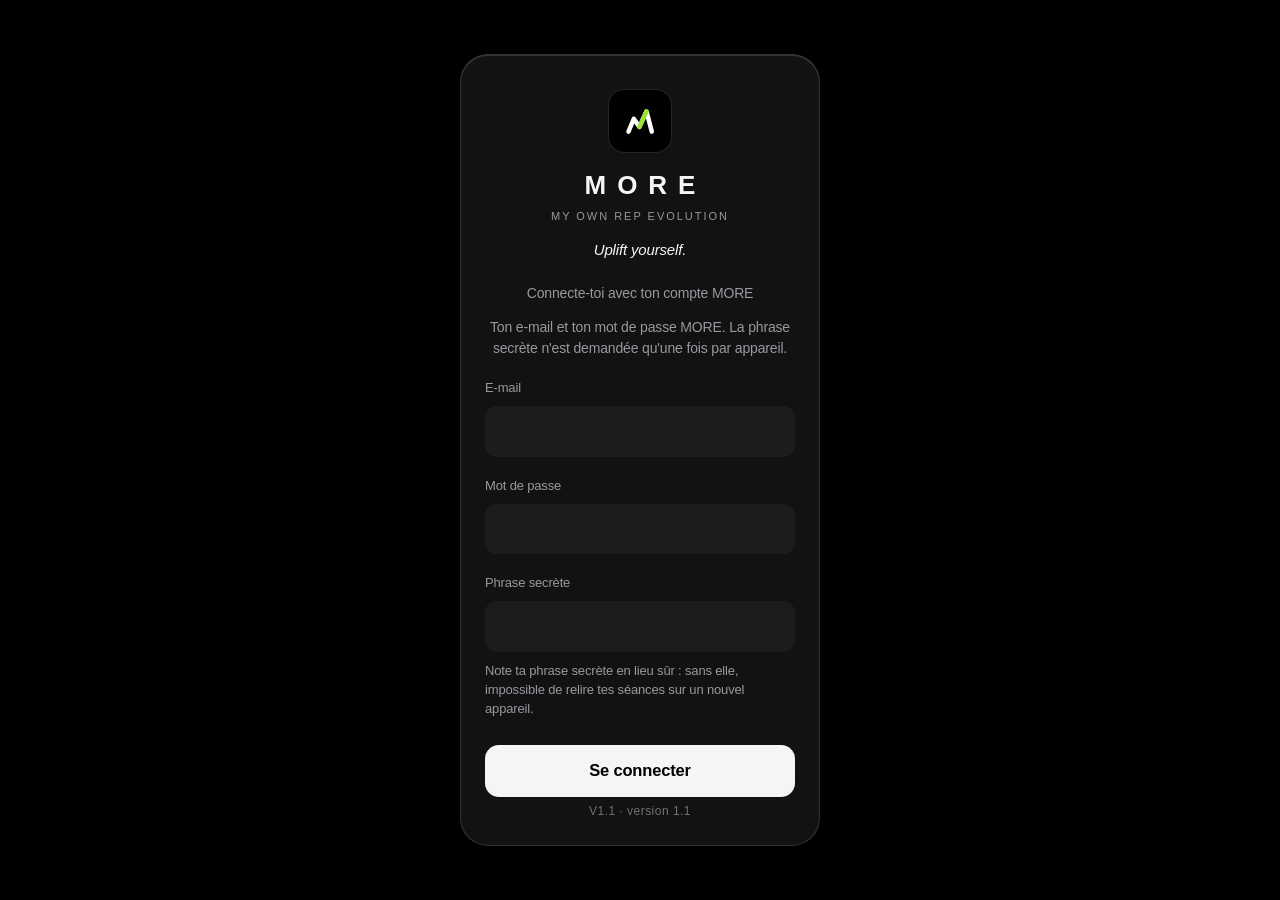
==== commit d5594454: "feat(compte): le compte MORE devient le compte Supabase, mot de passe à chaque ouverture Phrase secr" ====
--- a/app.html
+++ b/app.html
@@ -306,6 +306,7 @@
       </div>
       <div class="glass card">
         <h2 style="margin-bottom:12px">Mot de passe</h2>
+        <div class="field" id="curPwF" hidden><label for="curPw">Mot de passe actuel</label><input class="input" id="curPw" type="password" autocomplete="current-password"></div>
         <div class="field"><label for="newPw">Nouveau mot de passe</label><input class="input" id="newPw" type="password" autocomplete="new-password"></div>
         <div class="field"><label for="newPw2">Confirme-le</label><input class="input" id="newPw2" type="password" autocomplete="new-password"></div>
         <p class="err" id="pwMsg"></p>
@@ -428,13 +429,14 @@
       <button type="button" class="btn ghost" id="restoreAccBtn" style="margin-top:10px">J'ai déjà un compte en ligne</button>
     </div>
     <form id="restoreForm" novalidate hidden>
-      <p class="set-note" style="margin:0 0 16px;text-align:center">Retrouve ton compte et tes séances sur ce téléphone.</p>
+      <p class="set-note" id="rIntro" style="margin:0 0 16px;text-align:center">Retrouve ton compte et tes séances sur ce téléphone.</p>
       <div class="field" id="rUrlF"><label for="rUrl">Adresse du projet Supabase</label><input class="input" id="rUrl" placeholder="https://xxxx.supabase.co" autocomplete="off" autocapitalize="off"></div>
       <div class="field" id="rKeyF"><label for="rKey">Clé publique (anon key)</label><input class="input" id="rKey" autocomplete="off" autocapitalize="off"></div>
       <div class="field"><label for="rEmail">E-mail</label><input class="input" id="rEmail" type="email" autocomplete="username" autocapitalize="off" spellcheck="false"></div>
       <div class="field"><label for="rPw">Mot de passe</label><input class="input" id="rPw" type="password" autocomplete="current-password"></div>
+      <div class="field" id="rPw2F" hidden><label for="rPw2">Confirme le mot de passe</label><input class="input" id="rPw2" type="password" autocomplete="new-password"></div>
       <div class="field"><label for="rPhrase">Phrase secrète</label><input class="input" id="rPhrase" type="password" autocomplete="off" autocapitalize="off" spellcheck="false"></div>
-      <p class="hint" style="margin:10px 0 0">Ce mot de passe servira aussi à déverrouiller MORE sur ce téléphone.</p>
+      <p class="hint" id="rHint" style="margin:10px 0 0">Ce mot de passe servira aussi à déverrouiller MORE sur ce téléphone.</p>
       <p class="err" id="restoreErr" role="alert"></p>
       <button class="btn" type="submit" id="restoreBtn">Se connecter</button>
       <button type="button" class="btn ghost" id="cancelRestore" style="margin-top:10px">Annuler</button>
@@ -455,7 +457,7 @@
 </div>
 
 <div class="toast glass" id="toast" hidden role="status"></div>
-<script src="js/config.js?v=0c344f4310"></script>
+<script src="js/config.js?v=1928f081cf"></script>
 <script src="js/core.js?v=ec296db756"></script>
 <script src="js/data.js?v=261a7bd77e"></script>
 <script src="js/crypto.js?v=fa384900d3"></script>
@@ -465,8 +467,8 @@
 <script src="js/form.js?v=477cc488fe"></script>
 <script src="js/exercise.js?v=576ed1fb5f"></script>
 <script src="js/workout.js?v=ee1e568e97"></script>
-<script src="js/sync.js?v=e63d03939a"></script>
-<script src="js/settings.js?v=7510d24f6b"></script>
-<script src="js/app.js?v=fc8855dc25"></script>
+<script src="js/sync.js?v=2281e08548"></script>
+<script src="js/settings.js?v=afe6c8b6d3"></script>
+<script src="js/app.js?v=072cd5e554"></script>
 </body>
 </html>
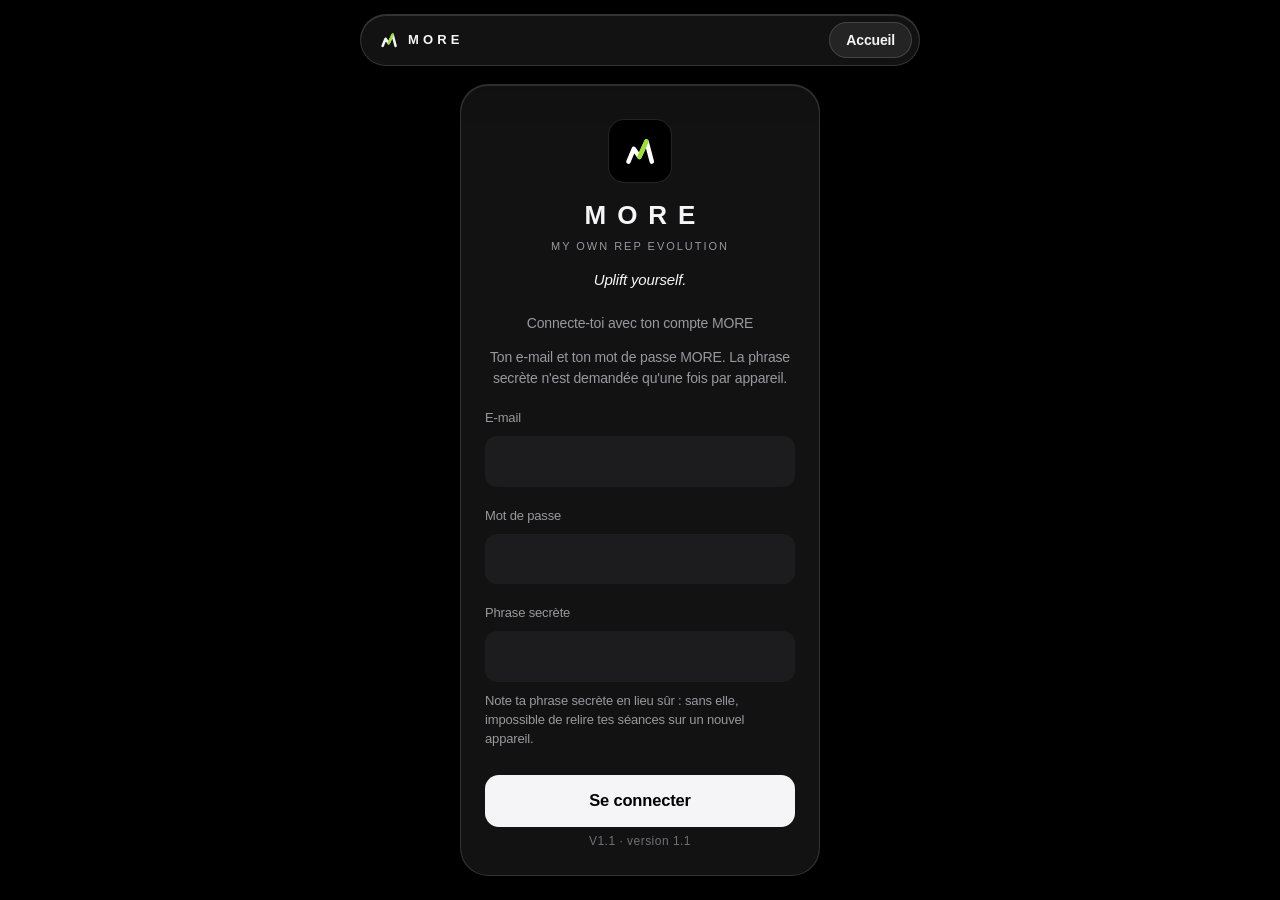
==== commit 44e24991: "feat(sync): sauvegarde immédiate et récupération à chaque connexion Ajoute la barre d'accueil sur l'" ====
--- a/app.html
+++ b/app.html
@@ -16,7 +16,7 @@
 <link rel="apple-touch-icon" href="assets/icon-180.png">
 <link rel="icon" type="image/png" href="assets/favicon-32.png">
 <script src="js/theme-boot.js?v=ba1374a3c2"></script>
-<link rel="stylesheet" href="css/style.css?v=bc018c60d7">
+<link rel="stylesheet" href="css/style.css?v=61b569b8c2">
 </head>
 <body>
 <div class="splash" id="splash" aria-hidden="true"><div class="splash-tile"><svg class="mark draw-in" viewBox="0 0 256 256" aria-hidden="true"><path class="mk-m" d="M46 204 L84 112 L124 170 L174 60 L212 204" pathLength="1"/><path class="mk-g" d="M124 170 L174 60" pathLength="1"/></svg></div><div class="splash-word">MORE<small>Uplift yourself.</small></div></div>
@@ -396,13 +396,15 @@
 
     <!-- Sauvegarde -->
     <div class="set-page" data-sp="backup" hidden>
-      <p class="set-note">Copie tes données pour les garder ailleurs (dans Notes par exemple), ou colle une sauvegarde pour les restaurer.</p>
+      <p class="set-note">Copie tes données pour les garder ailleurs, ou importe une sauvegarde : elle s'ajoute à tes séances, sans rien effacer (les doublons sont ignorés).</p>
       <div class="glass card">
         <textarea class="input mono" id="backup" aria-label="Données JSON"></textarea>
         <div class="row" style="margin-top:10px">
           <button class="btn ghost sm" id="copyBtn" type="button">Copier</button>
           <button class="btn ghost sm" id="importBtn" type="button">Importer</button>
         </div>
+        <button class="btn ghost sm" id="fileBtn" type="button" style="margin-top:10px">Choisir un fichier…</button>
+        <input type="file" id="backupFile" accept="application/json,.json,.txt" hidden>
         <p class="err" id="backupMsg"></p>
       </div>
       <button class="btn danger" id="resetBtn" type="button">Charger les données d'exemple</button>
@@ -412,6 +414,10 @@
 
 <!-- Verrou / comptes -->
 <div class="lock" id="lock">
+  <nav class="lock-bar" id="lockBar" aria-label="Navigation">
+    <a class="lock-brand" href="./" aria-label="Retour à la page d'accueil de MORE"><svg class="mark" viewBox="0 0 256 256" aria-hidden="true"><path class="mk-m" d="M46 204 L84 112 L124 170 L174 60 L212 204"/><path class="mk-g" d="M124 170 L174 60"/></svg><span>MORE</span></a>
+    <a class="lock-home" href="./">Accueil</a>
+  </nav>
   <div class="lock-card glass" id="lockCard">
     <div class="lock-logo"><svg class="mark" viewBox="0 0 256 256" aria-hidden="true"><path class="mk-m" d="M46 204 L84 112 L124 170 L174 60 L212 204" pathLength="1"/><path class="mk-g" d="M124 170 L174 60" pathLength="1"/></svg></div>
     <h1 class="wordmark">MORE</h1>
@@ -467,8 +473,8 @@
 <script src="js/form.js?v=477cc488fe"></script>
 <script src="js/exercise.js?v=576ed1fb5f"></script>
 <script src="js/workout.js?v=ee1e568e97"></script>
-<script src="js/sync.js?v=2281e08548"></script>
-<script src="js/settings.js?v=afe6c8b6d3"></script>
-<script src="js/app.js?v=072cd5e554"></script>
+<script src="js/sync.js?v=e072996341"></script>
+<script src="js/settings.js?v=d4278fba1f"></script>
+<script src="js/app.js?v=125ec7730e"></script>
 </body>
 </html>
--- a/css/style.css
+++ b/css/style.css
@@ -304,6 +304,15 @@
 /* verrou */
 .lock{position:fixed;inset:0;z-index:40;display:grid;place-items:center;padding:24px;background:var(--ink);overflow-y:auto}
 .lock[hidden]{display:none}
+.lock{padding-top:calc(env(safe-area-inset-top) + 84px)}
+.lock-bar{position:fixed;z-index:2;left:50%;top:calc(env(safe-area-inset-top) + 14px);transform:translateX(-50%);width:calc(100% - 32px);max-width:560px;
+  display:flex;align-items:center;justify-content:space-between;padding:7px 7px 7px 18px;border-radius:999px;
+  background:var(--glass-bg);-webkit-backdrop-filter:blur(30px) saturate(180%);backdrop-filter:blur(30px) saturate(180%);
+  border:1px solid var(--line-2);box-shadow:inset 0 1px 0 var(--hl),0 20px 50px -20px rgba(0,0,0,.6)}
+.lock-bar[hidden]{display:none}
+.lock-brand{display:flex;align-items:center;gap:9px;color:var(--text);text-decoration:none;font-weight:600;font-size:13px;letter-spacing:.32em}
+.lock-brand .mark{width:20px;height:20px}
+.lock-home{min-height:36px;padding:0 16px;border-radius:999px;display:inline-flex;align-items:center;font-size:14px;font-weight:600;color:var(--text);text-decoration:none;background:rgba(var(--w),.08);border:1px solid var(--line-2)}
 .lock-card{width:100%;max-width:360px;padding:34px 24px 24px;border-radius:28px}
 .lock-logo{width:64px;height:64px;border-radius:16px;margin:0 auto 18px;display:grid;place-items:center;color:#fff;background:#000;border:1px solid rgba(255,255,255,.14)}
 .lock-logo .mark{width:36px;height:36px}
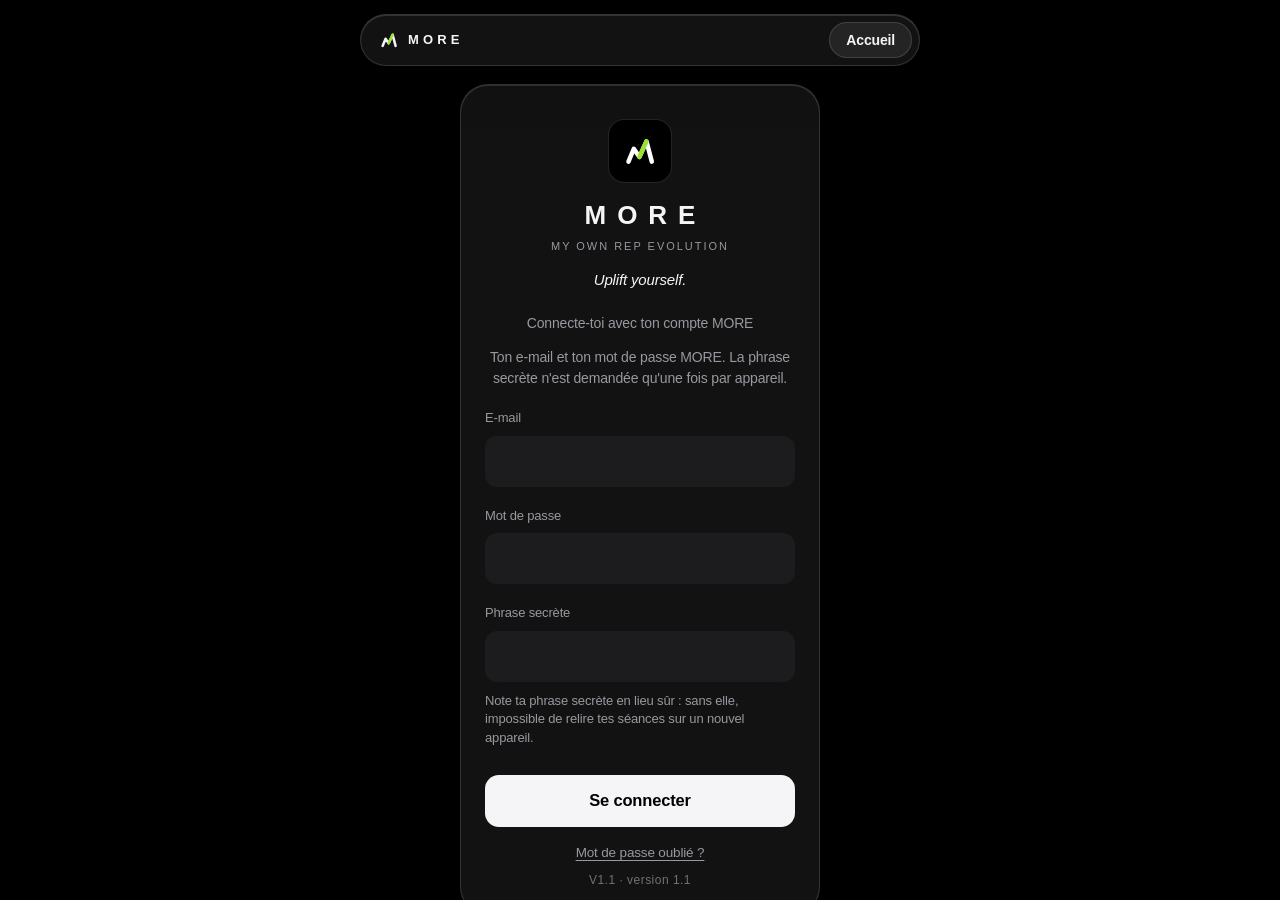
==== commit 99b7fa30: "feat(compte): mot de passe oublié et prise en charge des liens e-mail Supabase La page d'accueil tra" ====
--- a/app.html
+++ b/app.html
@@ -16,7 +16,7 @@
 <link rel="apple-touch-icon" href="assets/icon-180.png">
 <link rel="icon" type="image/png" href="assets/favicon-32.png">
 <script src="js/theme-boot.js?v=ba1374a3c2"></script>
-<link rel="stylesheet" href="css/style.css?v=61b569b8c2">
+<link rel="stylesheet" href="css/style.css?v=023a04c589">
 </head>
 <body>
 <div class="splash" id="splash" aria-hidden="true"><div class="splash-tile"><svg class="mark draw-in" viewBox="0 0 256 256" aria-hidden="true"><path class="mk-m" d="M46 204 L84 112 L124 170 L174 60 L212 204" pathLength="1"/><path class="mk-g" d="M124 170 L174 60" pathLength="1"/></svg></div><div class="splash-word">MORE<small>Uplift yourself.</small></div></div>
@@ -287,6 +287,7 @@
         <button type="button" class="set-row" data-go="rest"><span class="set-ic"><svg viewBox="0 0 24 24" fill="none" stroke="currentColor" stroke-width="2" stroke-linecap="round"><circle cx="12" cy="13" r="8"/><path d="M12 9v4l2.5 2.5M9.5 2.5h5"/></svg></span><span class="set-lbl">Temps de repos</span><span class="set-val" id="pvRest"></span><svg class="chev" viewBox="0 0 24 24" fill="none" stroke="currentColor" stroke-width="2.2" stroke-linecap="round"><path d="M9 6l6 6-6 6"/></svg></button>
       </div>
       <div class="glass set-list">
+        <button type="button" class="set-row" data-go="share"><span class="set-ic"><svg viewBox="0 0 24 24" fill="none" stroke="currentColor" stroke-width="2" stroke-linecap="round" stroke-linejoin="round"><circle cx="9" cy="8" r="3.2"/><path d="M3.5 19c.6-3.2 2.8-5 5.5-5s4.9 1.8 5.5 5"/><circle cx="17" cy="9" r="2.4"/><path d="M16 14.2c2.4.1 4 1.6 4.5 4.3"/></svg></span><span class="set-lbl">Partage du suivi</span><span class="set-val" id="pvShare"></span><svg class="chev" viewBox="0 0 24 24" fill="none" stroke="currentColor" stroke-width="2.2" stroke-linecap="round"><path d="M9 6l6 6-6 6"/></svg></button>
         <button type="button" class="set-row" data-go="sync"><span class="set-ic"><svg viewBox="0 0 24 24" fill="none" stroke="currentColor" stroke-width="2" stroke-linecap="round" stroke-linejoin="round"><path d="M7 18h10a4 4 0 0 0 .5-7.97A6 6 0 0 0 6.1 9.6 4.2 4.2 0 0 0 7 18z"/></svg></span><span class="set-lbl">Synchronisation</span><span class="set-val" id="pvSync"></span><svg class="chev" viewBox="0 0 24 24" fill="none" stroke="currentColor" stroke-width="2.2" stroke-linecap="round"><path d="M9 6l6 6-6 6"/></svg></button>
         <button type="button" class="set-row" data-go="backup"><span class="set-ic"><svg viewBox="0 0 24 24" fill="none" stroke="currentColor" stroke-width="2" stroke-linecap="round" stroke-linejoin="round"><rect x="3.5" y="4" width="17" height="5" rx="1.5"/><path d="M5 9v9.5A1.5 1.5 0 0 0 6.5 20h11a1.5 1.5 0 0 0 1.5-1.5V9M10 13h4"/></svg></span><span class="set-lbl">Sauvegarde</span><span class="set-val">Copier, importer</span><svg class="chev" viewBox="0 0 24 24" fill="none" stroke="currentColor" stroke-width="2.2" stroke-linecap="round"><path d="M9 6l6 6-6 6"/></svg></button>
       </div>
@@ -395,6 +396,84 @@
     </div>
 
     <!-- Sauvegarde -->
+    <div class="set-page" data-sp="share" hidden>
+      <p class="set-note">Crée un lien pour un ami ou ton coach : il voit tes courbes, tes dernières séances et tes records, en lecture seule et à jour en temps réel, et peut commenter une séance. Chaque lien a sa propre clé : ta phrase secrète n'est jamais partagée.</p>
+      <div class="glass card" id="shareNeed" hidden><p class="hint" style="margin:0">Connecte d'abord la synchronisation (Réglages → Synchronisation) pour pouvoir partager ton suivi.</p></div>
+      <div class="stack" id="shareList"></div>
+      <div class="glass card" id="shareNew">
+        <h2 style="margin-bottom:12px">Nouveau lien</h2>
+        <div class="field"><label for="shLabel">Pour qui ?</label><input class="input" id="shLabel" maxlength="30" placeholder="ex. Coach, Thomas" autocomplete="off"></div>
+        <label class="check-row"><input type="checkbox" id="shNotes"> Inclure mes notes de séance</label>
+        <label class="check-row"><input type="checkbox" id="shWeight"> Inclure mon poids corporel</label>
+        <p class="err" id="shareMsg"></p>
+        <button class="btn" id="shCreate" type="button">Créer le lien</button>
+      </div>
+      <p class="hint" style="margin:0 4px">Toute personne qui a le lien peut lire ton suivi et commenter : envoie-le en message privé, et coupe-le si tu as un doute.</p>
+      <details class="glass card"><summary>Activer le partage dans Supabase (une seule fois)</summary>
+        <p class="hint">Supabase → SQL Editor → New query : colle ce code puis « Run ».</p>
+        <textarea class="input mono" id="shareSql" readonly style="margin-top:8px">-- MORE · partage du suivi (à exécuter une fois dans Supabase → SQL Editor)
+-- Les instantanés et les commentaires sont chiffrés dans le navigateur : le serveur ne stocke que des blocs illisibles.
+
+create table if not exists public.partages (
+  id text primary key check (id ~ '^[A-Za-z0-9_-]{22}$'),
+  owner uuid not null default auth.uid() references auth.users (id) on delete cascade,
+  data jsonb not null check (pg_column_size(data) &lt; 1500000),
+  updated_at timestamptz not null default now()
+);
+alter table public.partages enable row level security;
+revoke all on public.partages from anon, authenticated;
+grant select, insert, update, delete on public.partages to authenticated;
+drop policy if exists "partages : le propriétaire" on public.partages;
+create policy "partages : le propriétaire" on public.partages for all to authenticated
+  using ((select auth.uid()) = owner) with check ((select auth.uid()) = owner);
+
+create table if not exists public.commentaires (
+  id bigint generated always as identity primary key,
+  partage_id text not null references public.partages (id) on delete cascade,
+  data jsonb not null check (pg_column_size(data) &lt; 8000),
+  created_at timestamptz not null default now()
+);
+create index if not exists commentaires_partage on public.commentaires (partage_id, created_at);
+alter table public.commentaires enable row level security;
+revoke all on public.commentaires from anon, authenticated;
+grant select, delete on public.commentaires to authenticated;
+drop policy if exists "commentaires : lecture du propriétaire" on public.commentaires;
+create policy "commentaires : lecture du propriétaire" on public.commentaires for select to authenticated
+  using (exists (select 1 from public.partages p where p.id = partage_id and p.owner = (select auth.uid())));
+drop policy if exists "commentaires : suppression du propriétaire" on public.commentaires;
+create policy "commentaires : suppression du propriétaire" on public.commentaires for delete to authenticated
+  using (exists (select 1 from public.partages p where p.id = partage_id and p.owner = (select auth.uid())));
+
+-- Lecture d'un lien de suivi (sans compte) : uniquement si on connaît son identifiant
+create or replace function public.lire_partage(p_id text)
+returns table (data jsonb, updated_at timestamptz, commentaires jsonb)
+language sql stable security definer set search_path = '' as $$
+  select p.data, p.updated_at,
+    coalesce((select jsonb_agg(jsonb_build_object('data', c.data, 'at', c.created_at) order by c.created_at)
+              from public.commentaires c where c.partage_id = p.id), '[]'::jsonb)
+  from public.partages p where p.id = p_id;
+$$;
+
+-- Commentaire laissé depuis un lien de suivi (30 par heure maximum par lien)
+create or replace function public.commenter_partage(p_id text, p_data jsonb)
+returns void language plpgsql security definer set search_path = '' as $$
+begin
+  if pg_column_size(p_data) &gt; 8000 then raise exception 'Commentaire trop long'; end if;
+  if not exists (select 1 from public.partages where id = p_id) then raise exception 'Lien inconnu'; end if;
+  if (select count(*) from public.commentaires where partage_id = p_id and created_at &gt; now() - interval '1 hour') &gt;= 30
+    then raise exception 'Trop de commentaires, réessaie plus tard'; end if;
+  insert into public.commentaires (partage_id, data) values (p_id, p_data);
+end $$;
+
+revoke all on function public.lire_partage(text) from public;
+revoke all on function public.commenter_partage(text, jsonb) from public;
+grant execute on function public.lire_partage(text) to anon, authenticated;
+grant execute on function public.commenter_partage(text, jsonb) to anon, authenticated;
+</textarea>
+        <button class="btn ghost sm" id="shareSqlCopy" type="button" style="margin-top:10px">Copier le code</button>
+      </details>
+    </div>
+
     <div class="set-page" data-sp="backup" hidden>
       <p class="set-note">Copie tes données pour les garder ailleurs, ou importe une sauvegarde : elle s'ajoute à tes séances, sans rien effacer (les doublons sont ignorés).</p>
       <div class="glass card">
@@ -430,6 +509,7 @@
         <div class="field"><label for="loginPw">Mot de passe</label><input class="input" id="loginPw" type="password" autocomplete="current-password"></div>
         <p class="err" id="loginErr" role="alert"></p>
         <button class="btn" type="submit" id="loginBtn">Déverrouiller</button>
+        <button type="button" class="linkbtn forgot" data-forgot>Mot de passe oublié ?</button>
       </form>
       <button type="button" class="btn ghost" id="newAccBtn" style="margin-top:12px">Créer un compte</button>
       <button type="button" class="btn ghost" id="restoreAccBtn" style="margin-top:10px">J'ai déjà un compte en ligne</button>
@@ -445,7 +525,17 @@
       <p class="hint" id="rHint" style="margin:10px 0 0">Ce mot de passe servira aussi à déverrouiller MORE sur ce téléphone.</p>
       <p class="err" id="restoreErr" role="alert"></p>
       <button class="btn" type="submit" id="restoreBtn">Se connecter</button>
+      <button type="button" class="linkbtn forgot" data-forgot>Mot de passe oublié ?</button>
       <button type="button" class="btn ghost" id="cancelRestore" style="margin-top:10px">Annuler</button>
+    </form>
+    <form id="resetForm" novalidate hidden>
+      <p class="set-note" id="rsIntro" style="margin:0 0 16px;text-align:center">Choisis ton nouveau mot de passe.</p>
+      <div class="field"><label for="rsPw">Nouveau mot de passe (8 caractères minimum)</label><input class="input" id="rsPw" type="password" autocomplete="new-password"></div>
+      <div class="field"><label for="rsPw2">Confirme-le</label><input class="input" id="rsPw2" type="password" autocomplete="new-password"></div>
+      <p class="hint" style="margin:10px 0 0">Tes séances ne changent pas : elles restent protégées par ta phrase secrète.</p>
+      <p class="err" id="resetErr" role="alert"></p>
+      <button class="btn" type="submit" id="rsBtn">Enregistrer le mot de passe</button>
+      <button type="button" class="btn ghost" id="cancelReset" style="margin-top:10px">Annuler</button>
     </form>
     <form id="createForm" novalidate hidden>
       <div class="field"><label for="cName">E-mail ou pseudo</label><input class="input" id="cName" maxlength="60" autocomplete="email" inputmode="email" autocapitalize="off" spellcheck="false" placeholder="ex. thomas@icloud.com"></div>
@@ -465,16 +555,16 @@
 <div class="toast glass" id="toast" hidden role="status"></div>
 <script src="js/config.js?v=1928f081cf"></script>
 <script src="js/core.js?v=ec296db756"></script>
-<script src="js/data.js?v=261a7bd77e"></script>
-<script src="js/crypto.js?v=fa384900d3"></script>
+<script src="js/data.js?v=0151a87f59"></script>
+<script src="js/crypto.js?v=3d711ab40e"></script>
 <script src="js/domain.js?v=434e9d2173"></script>
 <script src="js/charts.js?v=dcf175171f"></script>
-<script src="js/views.js?v=765a55e3ef"></script>
+<script src="js/views.js?v=a158180fcc"></script>
 <script src="js/form.js?v=477cc488fe"></script>
 <script src="js/exercise.js?v=576ed1fb5f"></script>
 <script src="js/workout.js?v=ee1e568e97"></script>
-<script src="js/sync.js?v=e072996341"></script>
-<script src="js/settings.js?v=d4278fba1f"></script>
-<script src="js/app.js?v=125ec7730e"></script>
+<script src="js/sync.js?v=78a9cf6e4b"></script>
+<script src="js/settings.js?v=e9a04a5a45"></script>
+<script src="js/app.js?v=e7d57b5085"></script>
 </body>
 </html>
--- a/css/style.css
+++ b/css/style.css
@@ -304,6 +304,7 @@
 /* verrou */
 .lock{position:fixed;inset:0;z-index:40;display:grid;place-items:center;padding:24px;background:var(--ink);overflow-y:auto}
 .lock[hidden]{display:none}
+.forgot{display:block;margin:12px auto 0;border:0;background:transparent;color:var(--muted);font-size:13.5px;font-weight:500;text-decoration:underline;text-underline-offset:3px;padding:4px 0}
 .lock{padding-top:calc(env(safe-area-inset-top) + 84px)}
 .lock-bar{position:fixed;z-index:2;left:50%;top:calc(env(safe-area-inset-top) + 14px);transform:translateX(-50%);width:calc(100% - 32px);max-width:560px;
   display:flex;align-items:center;justify-content:space-between;padding:7px 7px 7px 18px;border-radius:999px;
@@ -486,6 +487,14 @@
 .set-val{white-space:nowrap}
 
 .check-row{display:flex;align-items:center;gap:10px;margin-top:16px;font-size:14px;color:var(--text)}
+.share-head{display:flex;justify-content:space-between;align-items:baseline;gap:10px}
+.share-head b{font-size:17px}
+.share-head span{font-size:12px;color:var(--muted)}
+.cmt{margin-top:10px;padding:12px 14px;border-radius:var(--r-sm);background:var(--surface-2);border-left:3px solid var(--accent)}
+.cmt-head{display:flex;align-items:center;gap:8px;font-size:13px}
+.cmt-head span{color:var(--muted);flex:1;min-width:0;overflow:hidden;text-overflow:ellipsis;white-space:nowrap}
+.cmt-head .del{flex:none}
+.cmt p{margin:6px 0 0;font-size:14.5px;white-space:pre-wrap}
 .check-row input{width:20px;height:20px;accent-color:var(--accent)}
 .check-row[hidden]{display:none}
 .e2e-badge{display:flex;align-items:center;gap:14px;padding:14px 16px}
